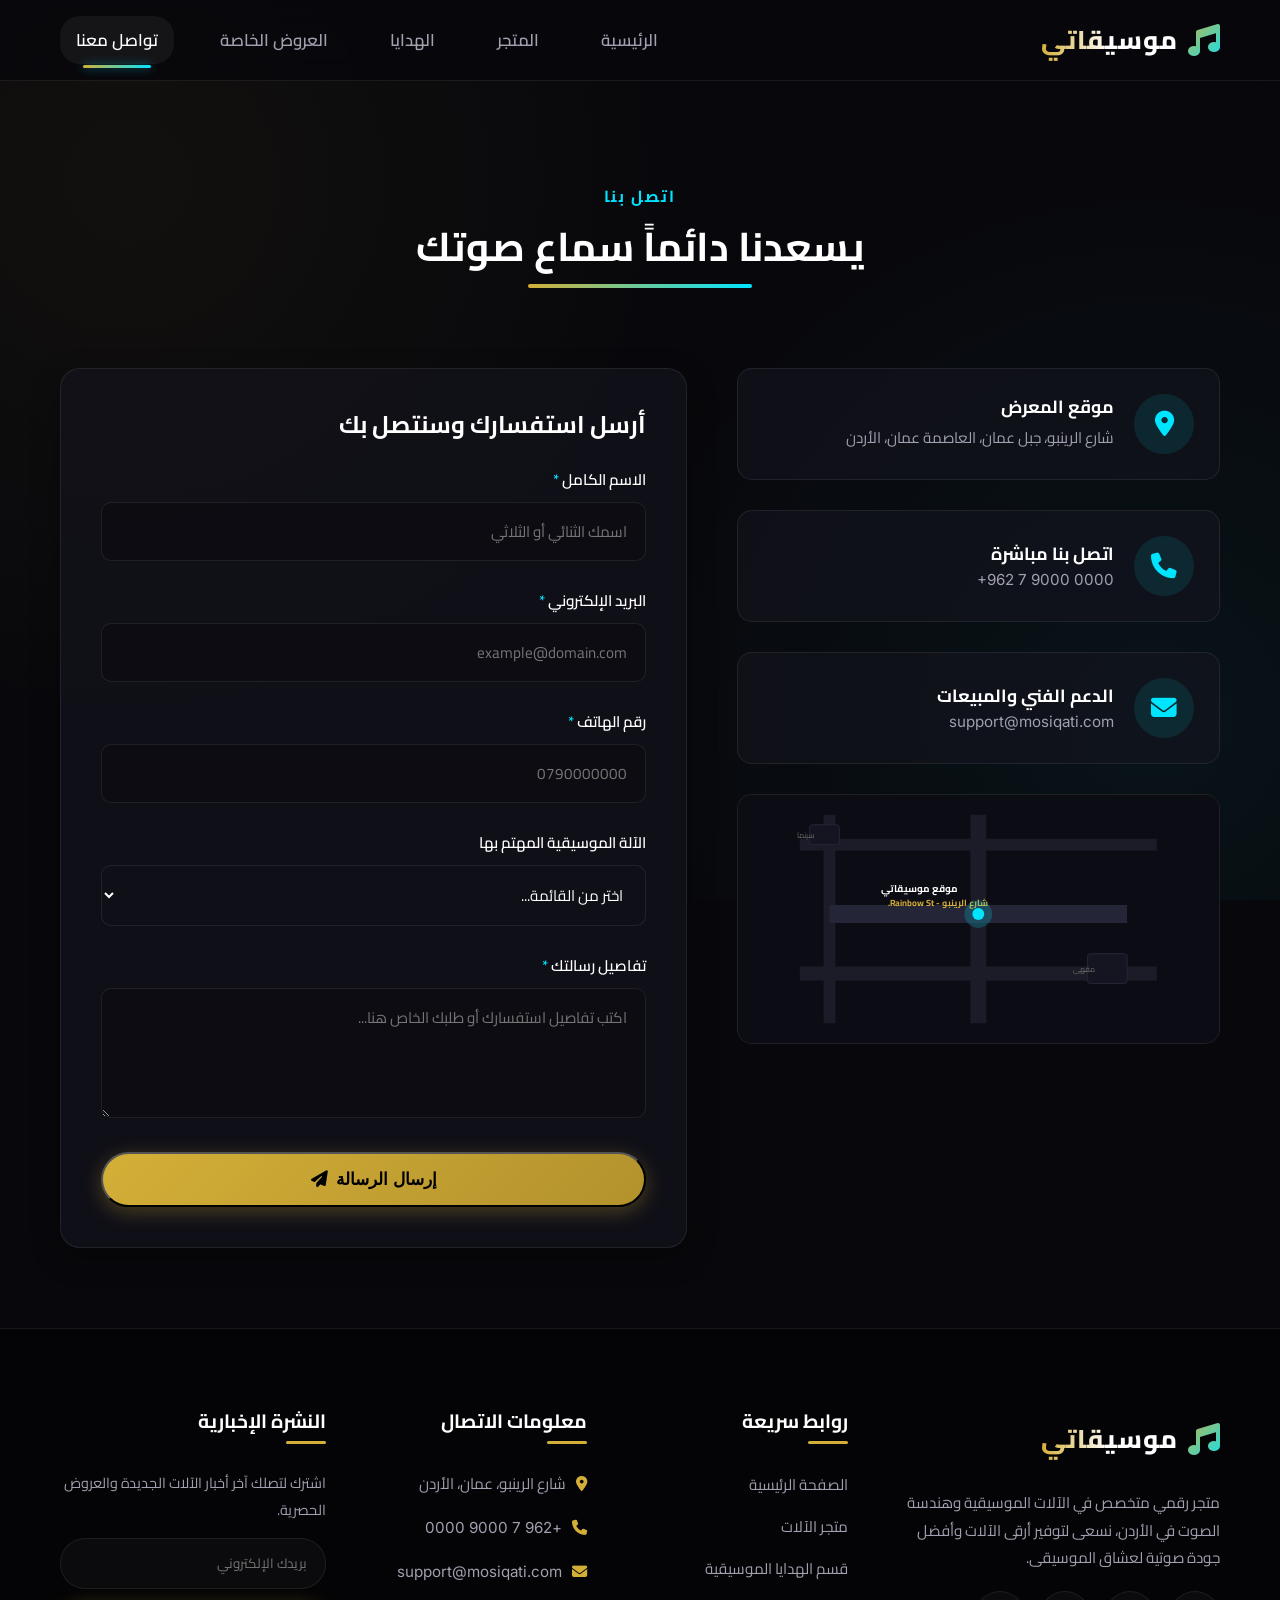
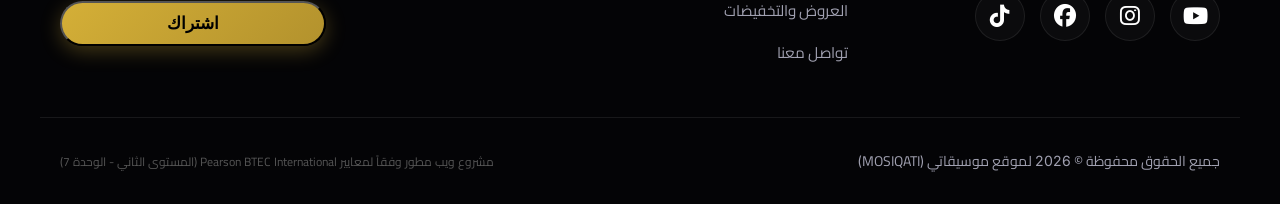
==== contact.html @ d796de94 "Add files via upload" ====
<!DOCTYPE html>
<html lang="ar" dir="rtl">
<head>
    <meta charset="UTF-8">
    <meta name="viewport" content="width=device-width, initial-scale=1.0">
    <meta name="description" content="تواصل مع فريق الدعم الفني والمستشارين الموسيقيين في متجر موسيقاتي. تفضل بزيارتنا في عمان أو أرسل استفسارك مباشرة.">
    <title>تواصل معنا | موسيقاتي - MOSIQATI</title>
    <!-- CSS Stylesheet -->
    <link rel="stylesheet" href="css/style.css">
    <!-- FontAwesome for Icons -->
    <link rel="stylesheet" href="https://cdnjs.cloudflare.com/ajax/libs/font-awesome/6.4.0/css/all.min.css">
</head>
<body>

    <!-- Header & Navigation -->
    <header>
        <div class="container header-container">
            <a href="index.html" class="logo" id="nav-logo">
                <span class="logo-icon"><i class="fa-solid fa-music"></i></span>
                <span class="logo-text">موسيقاتي</span>
            </a>
            
            <nav>
                <ul class="nav-menu" id="nav-menu-list">
                    <li><a href="index.html" class="nav-link" id="link-home">الرئيسية</a></li>
                    <li><a href="store.html" class="nav-link" id="link-store">المتجر</a></li>
                    <li><a href="gifts.html" class="nav-link" id="link-gifts">الهدايا</a></li>
                    <li><a href="offers.html" class="nav-link" id="link-offers">العروض الخاصة</a></li>
                    <li><a href="contact.html" class="nav-link active" id="link-contact">تواصل معنا</a></li>
                </ul>
            </nav>

            <div class="hamburger" id="nav-hamburger">
                <span></span>
                <span></span>
                <span></span>
            </div>
        </div>
    </header>

    <main>
        <!-- Contact Page Header -->
        <section class="section-padding" style="padding-bottom: 20px;" id="contact-intro">
            <div class="container">
                <div class="section-title-wrapper">
                    <span class="section-subtitle">اتصل بنا</span>
                    <h1 class="section-title" id="contact-heading">يسعدنا دائماً سماع صوتك</h1>
                </div>
            </div>
        </section>

        <!-- Main Form & Info Grid -->
        <section style="padding-bottom: 80px;" id="contact-details-form">
            <div class="container">
                <div class="contact-wrapper" id="contact-panel-wrapper">
                    
                    <!-- Left: Info Cards & Map -->
                    <div class="contact-info-panel" id="contact-left-col">
                        
                        <!-- Card 1: Address -->
                        <div class="contact-info-card" id="info-card-address">
                            <div class="info-icon"><i class="fa-solid fa-location-dot"></i></div>
                            <div class="info-details">
                                <h4>موقع المعرض</h4>
                                <p>شارع الرينبو، جبل عمان، العاصمة عمان، الأردن</p>
                            </div>
                        </div>

                        <!-- Card 2: Phone -->
                        <div class="contact-info-card" id="info-card-phone">
                            <div class="info-icon"><i class="fa-solid fa-phone"></i></div>
                            <div class="info-details">
                                <h4>اتصل بنا مباشرة</h4>
                                <p style="font-family: var(--font-english); direction: ltr; text-align: right;">+962 7 9000 0000</p>
                            </div>
                        </div>

                        <!-- Card 3: Email -->
                        <div class="contact-info-card" id="info-card-email">
                            <div class="info-icon"><i class="fa-solid fa-envelope"></i></div>
                            <div class="info-details">
                                <h4>الدعم الفني والمبيعات</h4>
                                <p style="font-family: var(--font-english);">support@mosiqati.com</p>
                            </div>
                        </div>

                        <!-- Vector Map Mockup -->
                        <div class="map-mockup" id="vector-map-container">
                            <svg width="100%" height="100%" viewBox="0 0 400 250" style="background:#0c0c14; display:block;">
                                <!-- Grid Lines representing roads -->
                                <path d="M 20 50 L 380 50" stroke="#1c1c28" stroke-width="12" fill="none" />
                                <path d="M 50 20 L 50 230" stroke="#1c1c28" stroke-width="12" fill="none" />
                                <path d="M 200 20 L 200 230" stroke="#1c1c28" stroke-width="16" fill="none" />
                                <path d="M 20 180 L 380 180" stroke="#1c1c28" stroke-width="14" fill="none" />
                                
                                <!-- Rainbow Street Route Highlight -->
                                <path d="M 50 120 L 350 120" stroke="#252538" stroke-width="18" fill="none" />
                                <text x="210" y="112" fill="#d4af37" font-family="'Cairo', sans-serif" font-size="9" font-weight="bold">شارع الرينبو - Rainbow St.</text>

                                <!-- Landmark Icons -->
                                <circle cx="200" cy="120" r="14" fill="rgba(0, 229, 255, 0.2)" />
                                <circle cx="200" cy="120" r="6" fill="#00e5ff" />
                                <text x="180" y="98" fill="#fff" font-family="'Cairo', sans-serif" font-size="10" font-weight="bold">موقع موسيقاتي</text>
                                
                                <rect x="30" y="30" width="30" height="20" rx="3" fill="#151522" stroke="#252538" />
                                <text x="35" y="43" fill="#666" font-size="8">سينما</text>
                                
                                <rect x="310" y="160" width="40" height="30" rx="3" fill="#151522" stroke="#252538" />
                                <text x="318" y="178" fill="#666" font-size="8">مقهى</text>
                            </svg>
                        </div>
                    </div>
                    
                    <!-- Right: Contact Form -->
                    <div class="contact-form-container" id="contact-right-col">
                        <h3 style="font-size: 1.5rem; margin-bottom: 25px;" id="form-heading">أرسل استفسارك وسنتصل بك</h3>
                        
                        <form id="contact-form">
                            <!-- Name -->
                            <div class="form-group" id="group-name">
                                <label for="name" class="form-label">الاسم الكامل <span style="color: var(--accent-cyan);">*</span></label>
                                <input type="text" id="name" class="form-control" placeholder="اسمك الثنائي أو الثلاثي">
                                <span class="validation-msg" id="err-name">الرجاء إدخال الاسم</span>
                            </div>

                            <!-- Email -->
                            <div class="form-group" id="group-email">
                                <label for="email" class="form-label">البريد الإلكتروني <span style="color: var(--accent-cyan);">*</span></label>
                                <input type="email" id="email" class="form-control" placeholder="example@domain.com" style="direction: ltr; text-align: right;">
                                <span class="validation-msg" id="err-email">الرجاء إدخال بريد إلكتروني صحيح</span>
                            </div>

                            <!-- Phone -->
                            <div class="form-group" id="group-phone">
                                <label for="phone" class="form-label">رقم الهاتف <span style="color: var(--accent-cyan);">*</span></label>
                                <input type="tel" id="phone" class="form-control" placeholder="0790000000" style="direction: ltr; text-align: right;">
                                <span class="validation-msg" id="err-phone">الرجاء إدخال رقم هاتف أردني صحيح</span>
                            </div>

                            <!-- Preferred Instrument Dropdown -->
                            <div class="form-group" id="group-interest">
                                <label for="interest" class="form-label">الآلة الموسيقية المهتم بها</label>
                                <select id="interest" class="form-control" style="background:#0f0f18;">
                                    <option value="none">اختر من القائمة...</option>
                                    <option value="oud">العود الشرقي</option>
                                    <option value="guitar">الجيتار الكهربائي / الكلاسيكي</option>
                                    <option value="piano">البيانو الكلاسيكي</option>
                                    <option value="darbuka">الدربكة الإيقاعية</option>
                                    <option value="studio">معدات الاستوديو والتسجيل</option>
                                </select>
                            </div>

                            <!-- Message Body -->
                            <div class="form-group" id="group-message">
                                <label for="message" class="form-label">تفاصيل رسالتك <span style="color: var(--accent-cyan);">*</span></label>
                                <textarea id="message" class="form-control" placeholder="اكتب تفاصيل استفسارك أو طلبك الخاص هنا..."></textarea>
                                <span class="validation-msg" id="err-message">الرجاء كتابة رسالتك بوضوح</span>
                            </div>

                            <!-- Submit Button -->
                            <button type="submit" class="btn btn-primary" style="width:100%; padding:15px;" id="btn-submit-form">إرسال الرسالة <i class="fa-solid fa-paper-plane" style="margin-right:8px;"></i></button>
                        </form>
                    </div>

                </div>
            </div>
        </section>
    </main>

    <!-- Custom POPUP Modal Overlay Confirmation (BTEC interactive feedback) -->
    <div class="modal-overlay" id="success-modal">
        <div class="modal-box">
            <div class="modal-icon"><i class="fa-solid fa-circle-check"></i></div>
            <h2 class="modal-title" id="modal-success-title">تم الإرسال بنجاح!</h2>
            <p class="modal-message" id="modal-success-desc">
                شكراً لتواصلك مع متجر **موسيقاتي**. لقد تم استلام استفسارك بنجاح، وسيقوم أحد خبرائنا الموسيقيين بمراجعة طلبك والتواصل معك خلال 24 ساعة عمل.
            </p>
            <button class="btn btn-primary" style="padding:10px 30px;" id="close-modal">حسناً، فهمت</button>
        </div>
    </div>

    <!-- Footer -->
    <footer>
        <div class="container footer-grid">
            <div class="footer-col" id="footer-col-about">
                <div class="logo">
                    <span class="logo-icon"><i class="fa-solid fa-music"></i></span>
                    <span class="logo-text">موسيقاتي</span>
                </div>
                <p class="footer-logo-desc">متجر رقمي متخصص في الآلات الموسيقية وهندسة الصوت في الأردن، نسعى لتوفير أرقى الآلات وأفضل جودة صوتية لعشاق الموسيقى.</p>
                <div class="social-grid">
                    <a href="https://youtube.com" target="_blank" class="social-btn youtube" aria-label="YouTube" id="footer-social-yt"><i class="fa-brands fa-youtube"></i></a>
                    <a href="https://instagram.com" target="_blank" class="social-btn instagram" aria-label="Instagram" id="footer-social-ig"><i class="fa-brands fa-instagram"></i></a>
                    <a href="https://facebook.com" target="_blank" class="social-btn facebook" aria-label="Facebook" id="footer-social-fb"><i class="fa-brands fa-facebook"></i></a>
                    <a href="https://tiktok.com" target="_blank" class="social-btn tiktok" aria-label="TikTok" id="footer-social-tt"><i class="fa-brands fa-tiktok"></i></a>
                </div>
            </div>
            
            <div class="footer-col" id="footer-col-links">
                <h3>روابط سريعة</h3>
                <ul class="footer-links">
                    <li><a href="index.html" id="footer-link-home">الصفحة الرئيسية</a></li>
                    <li><a href="store.html" id="footer-link-store">متجر الآلات</a></li>
                    <li><a href="gifts.html" id="footer-link-gifts">قسم الهدايا الموسيقية</a></li>
                    <li><a href="offers.html" id="footer-link-offers">العروض والتخفيضات</a></li>
                    <li><a href="contact.html" id="footer-link-contact">تواصل معنا</a></li>
                </ul>
            </div>

            <div class="footer-col" id="footer-col-contact">
                <h3>معلومات الاتصال</h3>
                <div class="footer-contact-info">
                    <div class="footer-contact-item" id="footer-contact-addr">
                        <span class="icon"><i class="fa-solid fa-location-dot"></i></span>
                        <span>شارع الرينبو، عمان، الأردن</span>
                    </div>
                    <div class="footer-contact-item" id="footer-contact-ph">
                        <span class="icon"><i class="fa-solid fa-phone"></i></span>
                        <span style="font-family: var(--font-english);">+962 7 9000 0000</span>
                    </div>
                    <div class="footer-contact-item" id="footer-contact-em">
                        <span class="icon"><i class="fa-solid fa-envelope"></i></span>
                        <span style="font-family: var(--font-english);">support@mosiqati.com</span>
                    </div>
                </div>
            </div>

            <div class="footer-col" id="footer-col-news">
                <h3>النشرة الإخبارية</h3>
                <p style="color: var(--text-gray); font-size: 0.9rem; margin-bottom: 15px;">اشترك لتصلك آخر أخبار الآلات الجديدة والعروض الحصرية.</p>
                <form class="newsletter-form" id="newsletter-form-action">
                    <input type="email" placeholder="بريدك الإلكتروني" class="newsletter-input" required id="newsletter-email-input">
                    <button type="submit" class="btn btn-primary" style="padding: 10px;" id="newsletter-btn-submit">اشتراك</button>
                </form>
            </div>
        </div>

        <div class="container footer-bottom">
            <p id="copyright-text">جميع الحقوق محفوظة © <span style="font-family: var(--font-english);">2026</span> لموقع موسيقاتي (MOSIQATI)</p>
            <p style="font-size: 0.75rem; color: #555;" id="btec-disclaimer">مشروع ويب مطور وفقاً لمعايير Pearson BTEC International (المستوى الثاني - الوحدة 7)</p>
        </div>
    </footer>

    <!-- App JS -->
    <script src="js/app.js"></script>
</body>
</html>
---- css/style.css ----
/* 
   MOSIQATI (موسيقاتي) - Master Stylesheet
   Created for Pearson BTEC Level 2 - Unit 7: Website Development
   Designed with premium dark theme, glassmorphism, gold/cyan accents, and smooth animations.
*/

@import url('https://fonts.googleapis.com/css2?family=Cairo:wght@300;400;600;700;800&family=Inter:wght@300;400;600;700&display=swap');

:root {
    --bg-dark: #08080c;
    --bg-card: rgba(20, 20, 30, 0.65);
    --bg-card-hover: rgba(30, 30, 45, 0.85);
    --primary-gold: #d4af37;
    --primary-gold-rgb: 212, 175, 55;
    --accent-cyan: #00e5ff;
    --accent-cyan-rgb: 0, 229, 255;
    --text-white: #ffffff;
    --text-gray: #a0a0b0;
    --border-color: rgba(255, 255, 255, 0.08);
    --border-glow-gold: rgba(212, 175, 55, 0.3);
    --border-glow-cyan: rgba(0, 229, 255, 0.3);
    --transition-smooth: all 0.4s cubic-bezier(0.165, 0.84, 0.44, 1);
    --font-arabic: 'Cairo', sans-serif;
    --font-english: 'Inter', sans-serif;
}

/* Base Styles */
* {
    margin: 0;
    padding: 0;
    box-sizing: border-box;
    scroll-behavior: smooth;
}

html {
    direction: rtl;
    font-family: var(--font-arabic);
    background-color: var(--bg-dark);
    color: var(--text-white);
    overflow-x: hidden;
}

body {
    min-height: 100vh;
    display: flex;
    flex-direction: column;
    background-image: 
        radial-gradient(circle at 10% 20%, rgba(212, 175, 55, 0.05) 0%, transparent 40%),
        radial-gradient(circle at 90% 80%, rgba(0, 229, 255, 0.05) 0%, transparent 40%);
    background-attachment: fixed;
}

/* Custom Scrollbar */
::-webkit-scrollbar {
    width: 10px;
}
::-webkit-scrollbar-track {
    background: var(--bg-dark);
}
::-webkit-scrollbar-thumb {
    background: #1f1f2e;
    border-radius: 5px;
    border: 2px solid var(--bg-dark);
}
::-webkit-scrollbar-thumb:hover {
    background: var(--primary-gold);
}

/* Container */
.container {
    width: 100%;
    max-width: 1200px;
    margin: 0 auto;
    padding: 0 20px;
}

/* Typography & Links */
h1, h2, h3, h4, h5, h6 {
    font-weight: 700;
    color: var(--text-white);
    line-height: 1.3;
}

a {
    color: inherit;
    text-decoration: none;
    transition: var(--transition-smooth);
}

/* Header & Navigation */
header {
    position: sticky;
    top: 0;
    z-index: 1000;
    background: rgba(8, 8, 12, 0.85);
    backdrop-filter: blur(12px);
    -webkit-backdrop-filter: blur(12px);
    border-bottom: 1px solid var(--border-color);
    transition: var(--transition-smooth);
}

.header-container {
    display: flex;
    justify-content: space-between;
    align-items: center;
    height: 80px;
}

.logo {
    display: flex;
    align-items: center;
    gap: 10px;
}

.logo-icon {
    font-size: 2rem;
    background: linear-gradient(135deg, var(--primary-gold), var(--accent-cyan));
    -webkit-background-clip: text;
    -webkit-text-fill-color: transparent;
    animation: rotatePulse 4s infinite ease-in-out;
}

.logo-text {
    font-size: 1.6rem;
    font-weight: 800;
    letter-spacing: 1px;
    background: linear-gradient(to left, var(--text-white) 50%, var(--primary-gold) 100%);
    -webkit-background-clip: text;
    -webkit-text-fill-color: transparent;
}

.nav-menu {
    display: flex;
    gap: 30px;
    list-style: none;
}

.nav-link {
    font-size: 1.05rem;
    font-weight: 600;
    padding: 8px 16px;
    border-radius: 20px;
    position: relative;
    color: var(--text-gray);
}

.nav-link:hover, .nav-link.active {
    color: var(--text-white);
    background: rgba(255, 255, 255, 0.05);
}

.nav-link.active::after {
    content: '';
    position: absolute;
    bottom: -4px;
    left: 20%;
    width: 60%;
    height: 3px;
    background: linear-gradient(to right, var(--primary-gold), var(--accent-cyan));
    border-radius: 2px;
    box-shadow: 0 0 10px rgba(0, 229, 255, 0.5);
}

/* Mobile Burger Menu */
.hamburger {
    display: none;
    cursor: pointer;
    flex-direction: column;
    gap: 6px;
    z-index: 1100;
}

.hamburger span {
    display: block;
    width: 28px;
    height: 3px;
    background-color: var(--text-white);
    border-radius: 3px;
    transition: var(--transition-smooth);
}

/* Hero Section */
.hero {
    position: relative;
    padding: 100px 0 140px 0;
    overflow: hidden;
    display: flex;
    align-items: center;
    background: linear-gradient(rgba(8, 8, 12, 0.6), rgba(8, 8, 12, 0.95)), 
                url('../images/hero_bg.png') no-repeat center center/cover;
    min-height: 80vh;
}

.hero-content {
    max-width: 650px;
    z-index: 2;
    animation: fadeInUp 1s ease-out;
}

.hero-tagline {
    font-size: 1.1rem;
    color: var(--primary-gold);
    text-transform: uppercase;
    letter-spacing: 2px;
    font-weight: 700;
    margin-bottom: 15px;
    display: inline-block;
    border-bottom: 2px solid var(--accent-cyan);
    padding-bottom: 5px;
}

.hero-title {
    font-size: 3.5rem;
    font-weight: 800;
    margin-bottom: 20px;
    line-height: 1.2;
}

.hero-title span {
    background: linear-gradient(135deg, var(--primary-gold), var(--accent-cyan));
    -webkit-background-clip: text;
    -webkit-text-fill-color: transparent;
    text-shadow: 0 0 30px rgba(0, 229, 255, 0.15);
}

.hero-description {
    font-size: 1.2rem;
    color: var(--text-gray);
    margin-bottom: 35px;
    line-height: 1.8;
}

.btn-group {
    display: flex;
    gap: 20px;
}

.btn {
    display: inline-flex;
    align-items: center;
    justify-content: center;
    padding: 14px 32px;
    border-radius: 30px;
    font-weight: 700;
    font-size: 1.05rem;
    cursor: pointer;
    transition: var(--transition-smooth);
    position: relative;
    overflow: hidden;
}

.btn-primary {
    background: linear-gradient(135deg, var(--primary-gold), #b3922d);
    color: #000;
    box-shadow: 0 5px 20px rgba(212, 175, 55, 0.3);
}

.btn-primary:hover {
    transform: translateY(-3px);
    box-shadow: 0 8px 25px rgba(212, 175, 55, 0.5);
    background: linear-gradient(135deg, #f0ca4c, var(--primary-gold));
}

.btn-secondary {
    background: transparent;
    border: 2px solid var(--border-color);
    color: var(--text-white);
}

.btn-secondary:hover {
    border-color: var(--accent-cyan);
    box-shadow: 0 0 15px rgba(0, 229, 255, 0.2);
    transform: translateY(-3px);
    color: var(--accent-cyan);
}

/* Feature Cards Section */
.section-padding {
    padding: 100px 0;
}

.section-title-wrapper {
    text-align: center;
    margin-bottom: 60px;
}

.section-subtitle {
    color: var(--accent-cyan);
    font-size: 1rem;
    font-weight: 700;
    text-transform: uppercase;
    letter-spacing: 2px;
    margin-bottom: 10px;
    display: block;
}

.section-title {
    font-size: 2.5rem;
    position: relative;
    display: inline-block;
    padding-bottom: 15px;
}

.section-title::after {
    content: '';
    position: absolute;
    bottom: 0;
    left: 25%;
    width: 50%;
    height: 4px;
    background: linear-gradient(to right, var(--primary-gold), var(--accent-cyan));
    border-radius: 2px;
}

.grid-3 {
    display: grid;
    grid-template-columns: repeat(auto-fit, minmax(320px, 1fr));
    gap: 30px;
}

.card {
    background: var(--bg-card);
    border: 1px solid var(--border-color);
    border-radius: 20px;
    padding: 40px 30px;
    transition: var(--transition-smooth);
    position: relative;
    overflow: hidden;
    backdrop-filter: blur(10px);
}

.card::before {
    content: '';
    position: absolute;
    top: 0;
    left: 0;
    width: 100%;
    height: 100%;
    background: radial-gradient(circle at top right, rgba(0, 229, 255, 0.05), transparent 60%);
    opacity: 0;
    transition: var(--transition-smooth);
}

.card:hover {
    transform: translateY(-10px);
    border-color: var(--primary-gold);
    box-shadow: 0 10px 30px var(--border-glow-gold);
}

.card:hover::before {
    opacity: 1;
}

.card-icon {
    font-size: 3rem;
    color: var(--primary-gold);
    margin-bottom: 25px;
    display: inline-block;
}

.card-title {
    font-size: 1.4rem;
    margin-bottom: 15px;
}

.card-desc {
    color: var(--text-gray);
    line-height: 1.7;
    font-size: 0.98rem;
}

/* Category Grid on Home */
.category-card {
    position: relative;
    height: 280px;
    border-radius: 20px;
    overflow: hidden;
    border: 1px solid var(--border-color);
    display: flex;
    align-items: flex-end;
    padding: 30px;
    transition: var(--transition-smooth);
}

.category-bg {
    position: absolute;
    top: 0;
    left: 0;
    width: 100%;
    height: 100%;
    background-size: cover;
    background-position: center;
    transition: var(--transition-smooth);
    z-index: 1;
}

.category-card::after {
    content: '';
    position: absolute;
    top: 0;
    left: 0;
    width: 100%;
    height: 100%;
    background: linear-gradient(to top, rgba(8, 8, 12, 0.95) 20%, rgba(8, 8, 12, 0.2) 100%);
    z-index: 2;
    transition: var(--transition-smooth);
}

.category-content {
    position: relative;
    z-index: 3;
}

.category-title {
    font-size: 1.6rem;
    margin-bottom: 5px;
    transition: var(--transition-smooth);
}

.category-link {
    color: var(--accent-cyan);
    font-size: 0.9rem;
    font-weight: 600;
    display: flex;
    align-items: center;
    gap: 5px;
    opacity: 0;
    transform: translateY(10px);
    transition: var(--transition-smooth);
}

.category-card:hover {
    border-color: var(--accent-cyan);
    box-shadow: 0 10px 25px var(--border-glow-cyan);
}

.category-card:hover .category-bg {
    transform: scale(1.1);
}

.category-card:hover .category-link {
    opacity: 1;
    transform: translateY(0);
}

.category-card:hover .category-title {
    color: var(--accent-cyan);
}

/* Store Page specific - Filters & Products */
.store-controls {
    display: flex;
    justify-content: center;
    margin-bottom: 50px;
    gap: 15px;
    flex-wrap: wrap;
}

.filter-btn {
    background: rgba(255, 255, 255, 0.03);
    border: 1px solid var(--border-color);
    padding: 10px 24px;
    border-radius: 25px;
    color: var(--text-gray);
    font-family: var(--font-arabic);
    font-weight: 600;
    font-size: 0.95rem;
    cursor: pointer;
    transition: var(--transition-smooth);
}

.filter-btn:hover, .filter-btn.active {
    background: var(--accent-cyan);
    color: #000;
    border-color: var(--accent-cyan);
    box-shadow: 0 0 15px rgba(0, 229, 255, 0.4);
}

.product-grid {
    display: grid;
    grid-template-columns: repeat(auto-fill, minmax(300px, 1fr));
    gap: 30px;
}

.product-card {
    background: var(--bg-card);
    border: 1px solid var(--border-color);
    border-radius: 20px;
    overflow: hidden;
    transition: var(--transition-smooth);
    display: flex;
    flex-direction: column;
}

.product-img-wrapper {
    position: relative;
    height: 250px;
    overflow: hidden;
    background: #0d0d15;
}

.product-img {
    width: 100%;
    height: 100%;
    object-fit: cover;
    transition: var(--transition-smooth);
}

.product-card:hover .product-img {
    transform: scale(1.08);
}

.product-tag {
    position: absolute;
    top: 15px;
    right: 15px;
    background: rgba(0, 229, 255, 0.9);
    color: #000;
    font-weight: 700;
    padding: 4px 12px;
    border-radius: 12px;
    font-size: 0.8rem;
    backdrop-filter: blur(5px);
}

.product-info {
    padding: 25px;
    display: flex;
    flex-direction: column;
    flex-grow: 1;
}

.product-category {
    color: var(--primary-gold);
    font-size: 0.85rem;
    font-weight: 700;
    margin-bottom: 8px;
    text-transform: uppercase;
}

.product-title {
    font-size: 1.3rem;
    margin-bottom: 12px;
    height: 38px;
    overflow: hidden;
    text-overflow: ellipsis;
    display: -webkit-box;
    -webkit-line-clamp: 1;
    -webkit-box-orient: vertical;
}

.product-desc {
    color: var(--text-gray);
    font-size: 0.9rem;
    line-height: 1.6;
    margin-bottom: 20px;
    flex-grow: 1;
}

.product-footer {
    display: flex;
    justify-content: space-between;
    align-items: center;
    border-top: 1px solid var(--border-color);
    padding-top: 15px;
}

.product-price {
    font-family: var(--font-english);
    font-size: 1.3rem;
    font-weight: 700;
    color: var(--accent-cyan);
}

.product-price::after {
    content: ' د.أ';
    font-family: var(--font-arabic);
    font-size: 0.9rem;
}

.btn-cart {
    background: rgba(255, 255, 255, 0.05);
    border: 1px solid var(--border-color);
    width: 45px;
    height: 45px;
    border-radius: 50%;
    display: flex;
    align-items: center;
    justify-content: center;
    color: var(--text-white);
    cursor: pointer;
    transition: var(--transition-smooth);
}

.btn-cart:hover {
    background: var(--primary-gold);
    color: #000;
    border-color: var(--primary-gold);
    box-shadow: 0 0 12px rgba(212, 175, 55, 0.5);
    transform: scale(1.05);
}

.product-card:hover {
    border-color: var(--accent-cyan);
    box-shadow: 0 10px 25px var(--border-glow-cyan);
    transform: translateY(-5px);
}

/* Promotional Animation Section */
.animation-section {
    background: linear-gradient(rgba(8, 8, 12, 0.95), rgba(15, 15, 25, 0.9)), 
                radial-gradient(circle at center, rgba(0, 229, 255, 0.1), transparent 70%);
    padding: 80px 0;
    border-top: 1px solid var(--border-color);
    border-bottom: 1px solid var(--border-color);
    position: relative;
    overflow: hidden;
}

.animation-container {
    display: flex;
    align-items: center;
    justify-content: space-between;
    gap: 50px;
}

.animation-text {
    flex: 1;
}

.animation-visual {
    flex: 1;
    display: flex;
    justify-content: center;
    align-items: center;
    height: 300px;
    background: rgba(0, 0, 0, 0.4);
    border: 1px solid rgba(255, 255, 255, 0.05);
    border-radius: 20px;
    position: relative;
    overflow: hidden;
}

/* Visualizer Bars */
.visualizer-bars {
    display: flex;
    align-items: flex-end;
    gap: 6px;
    height: 180px;
    z-index: 2;
}

.visualizer-bar {
    width: 10px;
    background: linear-gradient(to top, var(--primary-gold), var(--accent-cyan));
    border-radius: 5px;
    animation: bounceBar 1.2s infinite ease-in-out alternate;
    box-shadow: 0 0 10px rgba(0, 229, 255, 0.3);
}

/* Bar-specific animation delays to look natural */
.visualizer-bar:nth-child(1) { height: 40%; animation-delay: 0.1s; }
.visualizer-bar:nth-child(2) { height: 80%; animation-delay: 0.4s; }
.visualizer-bar:nth-child(3) { height: 55%; animation-delay: 0.2s; }
.visualizer-bar:nth-child(4) { height: 95%; animation-delay: 0.6s; }
.visualizer-bar:nth-child(5) { height: 30%; animation-delay: 0.3s; }
.visualizer-bar:nth-child(6) { height: 75%; animation-delay: 0.5s; }
.visualizer-bar:nth-child(7) { height: 90%; animation-delay: 0.1s; }
.visualizer-bar:nth-child(8) { height: 50%; animation-delay: 0.7s; }
.visualizer-bar:nth-child(9) { height: 85%; animation-delay: 0.4s; }
.visualizer-bar:nth-child(10) { height: 35%; animation-delay: 0.2s; }

/* Floating Musical Notes Animation */
.floating-note {
    position: absolute;
    color: rgba(212, 175, 55, 0.3);
    font-size: 2.2rem;
    animation: floatNote 5s infinite linear;
    z-index: 1;
}

.floating-note:nth-child(11) { left: 10%; animation-delay: 0s; font-size: 1.5rem; }
.floating-note:nth-child(12) { left: 30%; animation-delay: 1.5s; font-size: 2rem; }
.floating-note:nth-child(13) { left: 70%; animation-delay: 3s; font-size: 1.8rem; }
.floating-note:nth-child(14) { left: 85%; animation-delay: 0.5s; font-size: 2.5rem; }

/* Gifts Page specific styles */
.gift-card-voucher {
    background: linear-gradient(135deg, #181922, #0d0e14);
    border: 2px solid var(--border-color);
    border-radius: 25px;
    padding: 30px;
    text-align: center;
    position: relative;
    overflow: hidden;
    transition: var(--transition-smooth);
}

.gift-card-voucher::after {
    content: '';
    position: absolute;
    top: -50%;
    left: -50%;
    width: 200%;
    height: 200%;
    background: linear-gradient(45deg, transparent, rgba(255, 255, 255, 0.05), transparent);
    transform: rotate(45deg);
    transition: 0.8s;
}

.gift-card-voucher:hover::after {
    left: 120%;
}

.gift-card-voucher:hover {
    transform: translateY(-8px);
    border-color: var(--primary-gold);
    box-shadow: 0 15px 35px var(--border-glow-gold);
}

.gift-card-img {
    width: 100%;
    max-height: 180px;
    object-fit: contain;
    margin-bottom: 20px;
    border-radius: 15px;
}

.gift-value {
    font-size: 2.2rem;
    color: var(--primary-gold);
    font-weight: 800;
    margin: 15px 0;
    font-family: var(--font-english);
}

.gift-value::after {
    content: ' د.أ';
    font-family: var(--font-arabic);
    font-size: 1.2rem;
}

/* Gift Wizard widget */
.wizard-box {
    background: var(--bg-card);
    border: 1px solid var(--border-color);
    border-radius: 20px;
    padding: 40px;
    max-width: 600px;
    margin: 0 auto;
    box-shadow: 0 10px 30px rgba(0,0,0,0.3);
}

.wizard-steps {
    display: flex;
    justify-content: space-between;
    margin-bottom: 30px;
    position: relative;
}

.wizard-steps::before {
    content: '';
    position: absolute;
    top: 50%;
    left: 0;
    width: 100%;
    height: 2px;
    background: rgba(255,255,255,0.1);
    z-index: 1;
}

.step-node {
    width: 35px;
    height: 35px;
    border-radius: 50%;
    background: #1a1a26;
    border: 2px solid var(--border-color);
    display: flex;
    align-items: center;
    justify-content: center;
    z-index: 2;
    font-weight: 700;
    font-size: 0.9rem;
    transition: var(--transition-smooth);
}

.step-node.active {
    background: var(--accent-cyan);
    border-color: var(--accent-cyan);
    color: #000;
    box-shadow: 0 0 15px rgba(0, 229, 255, 0.5);
}

.wizard-question {
    font-size: 1.3rem;
    margin-bottom: 25px;
    font-weight: 700;
}

.wizard-options {
    display: flex;
    flex-direction: column;
    gap: 15px;
}

.wizard-option {
    background: rgba(255,255,255,0.03);
    border: 1px solid var(--border-color);
    padding: 16px 24px;
    border-radius: 12px;
    cursor: pointer;
    font-weight: 600;
    transition: var(--transition-smooth);
    display: flex;
    align-items: center;
    justify-content: space-between;
}

.wizard-option:hover {
    background: rgba(255, 255, 255, 0.08);
    border-color: var(--accent-cyan);
    padding-right: 30px;
}

.wizard-option::after {
    content: '←';
    opacity: 0;
    transition: var(--transition-smooth);
}

.wizard-option:hover::after {
    opacity: 1;
}

/* Offers Page specific styles */
.countdown-container {
    background: linear-gradient(135deg, rgba(20,20,30,0.8), rgba(10,10,15,0.9));
    border: 1px solid var(--primary-gold);
    border-radius: 20px;
    padding: 30px;
    text-align: center;
    max-width: 700px;
    margin: 0 auto 60px auto;
    box-shadow: 0 0 30px rgba(212, 175, 55, 0.15);
}

.countdown-timer {
    display: flex;
    justify-content: center;
    gap: 25px;
    margin-top: 20px;
    direction: ltr; /* Keeps columns in natural order left-to-right */
}

.timer-segment {
    background: rgba(255, 255, 255, 0.03);
    border: 1px solid var(--border-color);
    padding: 20px;
    border-radius: 15px;
    min-width: 100px;
}

.timer-val {
    font-family: var(--font-english);
    font-size: 2.8rem;
    font-weight: 800;
    color: var(--primary-gold);
    display: block;
    line-height: 1;
    margin-bottom: 5px;
}

.timer-lbl {
    font-size: 0.85rem;
    color: var(--text-gray);
    font-family: var(--font-arabic);
}

/* Interactive Scratch Card */
.scratch-card {
    background: #1a1a26;
    border: 2px dashed var(--accent-cyan);
    border-radius: 20px;
    padding: 40px;
    text-align: center;
    max-width: 450px;
    margin: 40px auto 0 auto;
    position: relative;
    cursor: pointer;
    overflow: hidden;
    transition: var(--transition-smooth);
}

.scratch-card:hover {
    box-shadow: 0 0 20px var(--border-glow-cyan);
}

.scratch-overlay {
    position: absolute;
    top: 0;
    left: 0;
    width: 100%;
    height: 100%;
    background: linear-gradient(135deg, #333, #777);
    display: flex;
    align-items: center;
    justify-content: center;
    z-index: 10;
    transition: opacity 0.5s ease;
}

.scratch-overlay-text {
    font-size: 1.4rem;
    font-weight: 800;
    color: #fff;
    text-shadow: 0 2px 5px rgba(0,0,0,0.5);
}

.scratch-content {
    opacity: 0.1;
    transition: opacity 0.5s ease;
}

.scratch-card.revealed .scratch-overlay {
    opacity: 0;
    pointer-events: none;
}

.scratch-card.revealed .scratch-content {
    opacity: 1;
}

.promo-code-box {
    font-family: var(--font-english);
    font-size: 2rem;
    font-weight: 800;
    color: var(--accent-cyan);
    border: 2px solid var(--accent-cyan);
    padding: 10px 20px;
    letter-spacing: 4px;
    border-radius: 10px;
    display: inline-block;
    margin: 15px 0;
    background: rgba(0,229,255,0.05);
}

/* Contact Page specific styles */
.contact-wrapper {
    display: grid;
    grid-template-columns: 1fr 1.3fr;
    gap: 50px;
}

.contact-info-panel {
    display: flex;
    flex-direction: column;
    gap: 30px;
}

.contact-info-card {
    display: flex;
    align-items: center;
    gap: 20px;
    background: var(--bg-card);
    border: 1px solid var(--border-color);
    padding: 25px;
    border-radius: 15px;
    transition: var(--transition-smooth);
}

.contact-info-card:hover {
    border-color: var(--accent-cyan);
    box-shadow: 0 5px 15px var(--border-glow-cyan);
}

.info-icon {
    width: 60px;
    height: 60px;
    background: rgba(0, 229, 255, 0.1);
    border-radius: 50%;
    display: flex;
    align-items: center;
    justify-content: center;
    font-size: 1.6rem;
    color: var(--accent-cyan);
    flex-shrink: 0;
}

.info-details h4 {
    font-size: 1.1rem;
    margin-bottom: 5px;
}

.info-details p {
    color: var(--text-gray);
    font-size: 0.95rem;
}

/* Map Mockup SVG stylings */
.map-mockup {
    width: 100%;
    height: 250px;
    background: #0d0d15;
    border: 1px solid var(--border-color);
    border-radius: 15px;
    position: relative;
    overflow: hidden;
}

/* Interactive Form styling */
.contact-form-container {
    background: var(--bg-card);
    border: 1px solid var(--border-color);
    padding: 40px;
    border-radius: 20px;
    box-shadow: 0 10px 30px rgba(0,0,0,0.3);
}

.form-group {
    margin-bottom: 25px;
    position: relative;
}

.form-label {
    display: block;
    margin-bottom: 8px;
    font-size: 0.95rem;
    font-weight: 600;
    color: var(--text-white);
}

.form-control {
    width: 100%;
    background: rgba(0,0,0,0.2);
    border: 1px solid var(--border-color);
    border-radius: 10px;
    padding: 14px 18px;
    color: var(--text-white);
    font-family: var(--font-arabic);
    font-size: 0.95rem;
    transition: var(--transition-smooth);
}

.form-control:focus {
    outline: none;
    border-color: var(--accent-cyan);
    box-shadow: 0 0 10px rgba(0, 229, 255, 0.2);
}

textarea.form-control {
    min-height: 130px;
    resize: vertical;
}

.validation-msg {
    font-size: 0.8rem;
    color: #ff4a4a;
    position: absolute;
    bottom: -18px;
    right: 5px;
    display: none;
}

/* Social Icon styling */
.social-grid {
    display: flex;
    gap: 15px;
    margin-top: 15px;
}

.social-btn {
    width: 50px;
    height: 50px;
    border-radius: 50%;
    background: rgba(255, 255, 255, 0.03);
    border: 1px solid var(--border-color);
    display: flex;
    align-items: center;
    justify-content: center;
    font-size: 1.4rem;
    color: var(--text-white);
    transition: var(--transition-smooth);
}

.social-btn:hover {
    color: #000;
    transform: translateY(-5px);
}

.social-btn.youtube:hover { background: #ff0000; border-color: #ff0000; box-shadow: 0 0 15px rgba(255,0,0,0.5); }
.social-btn.instagram:hover { background: linear-gradient(45deg, #f09433 0%, #e6683c 25%, #dc2743 50%, #cc2366 75%, #bc1888 100%); border-color: transparent; box-shadow: 0 0 15px rgba(220,39,67,0.5); }
.social-btn.facebook:hover { background: #1877f2; border-color: #1877f2; box-shadow: 0 0 15px rgba(24,119,242,0.5); }
.social-btn.tiktok:hover { background: #010101; border-color: var(--accent-cyan); box-shadow: 0 0 15px rgba(0, 229, 255, 0.5); color: #fff; }

/* Modal Custom POPUP Confirmation */
.modal-overlay {
    position: fixed;
    top: 0;
    left: 0;
    width: 100%;
    height: 100%;
    background: rgba(0,0,0,0.8);
    backdrop-filter: blur(8px);
    z-index: 2000;
    display: flex;
    align-items: center;
    justify-content: center;
    opacity: 0;
    pointer-events: none;
    transition: opacity 0.4s ease;
}

.modal-overlay.active {
    opacity: 1;
    pointer-events: auto;
}

.modal-box {
    background: #11111a;
    border: 2px solid var(--primary-gold);
    border-radius: 20px;
    padding: 40px;
    max-width: 500px;
    width: 90%;
    text-align: center;
    box-shadow: 0 15px 40px rgba(212, 175, 55, 0.25);
    transform: scale(0.85);
    transition: transform 0.4s cubic-bezier(0.175, 0.885, 0.32, 1.275);
}

.modal-overlay.active .modal-box {
    transform: scale(1);
}

.modal-icon {
    font-size: 4rem;
    color: var(--primary-gold);
    margin-bottom: 20px;
    animation: rotatePulse 2s infinite ease-in-out;
}

.modal-title {
    font-size: 1.8rem;
    margin-bottom: 15px;
}

.modal-message {
    color: var(--text-gray);
    line-height: 1.6;
    margin-bottom: 30px;
}

/* Footer Section */
footer {
    background: #040406;
    border-top: 1px solid var(--border-color);
    padding: 80px 0 30px 0;
    margin-top: auto;
}

.footer-grid {
    display: grid;
    grid-template-columns: 1.5fr 1fr 1fr 1.2fr;
    gap: 40px;
    margin-bottom: 50px;
}

.footer-col h3 {
    font-size: 1.2rem;
    margin-bottom: 25px;
    position: relative;
    padding-bottom: 10px;
}

.footer-col h3::after {
    content: '';
    position: absolute;
    bottom: 0;
    right: 0;
    width: 40px;
    height: 3px;
    background: var(--primary-gold);
    border-radius: 2px;
}

.footer-logo-desc {
    color: var(--text-gray);
    font-size: 0.95rem;
    line-height: 1.8;
    margin: 20px 0;
}

.footer-links {
    list-style: none;
    display: flex;
    flex-direction: column;
    gap: 12px;
}

.footer-links a {
    color: var(--text-gray);
    font-size: 0.95rem;
}

.footer-links a:hover {
    color: var(--accent-cyan);
    padding-right: 8px;
}

.footer-contact-info {
    display: flex;
    flex-direction: column;
    gap: 15px;
}

.footer-contact-item {
    display: flex;
    gap: 10px;
    align-items: center;
    color: var(--text-gray);
    font-size: 0.95rem;
}

.footer-contact-item span.icon {
    color: var(--primary-gold);
}

.newsletter-form {
    display: flex;
    flex-direction: column;
    gap: 12px;
}

.newsletter-input {
    background: rgba(255, 255, 255, 0.03);
    border: 1px solid var(--border-color);
    padding: 12px 18px;
    border-radius: 25px;
    color: var(--text-white);
    font-family: var(--font-arabic);
}

.newsletter-input:focus {
    outline: none;
    border-color: var(--accent-cyan);
}

.footer-bottom {
    border-top: 1px solid var(--border-color);
    padding-top: 30px;
    display: flex;
    justify-content: space-between;
    align-items: center;
    color: var(--text-gray);
    font-size: 0.88rem;
    flex-wrap: wrap;
    gap: 15px;
}

/* Animations */
@keyframes fadeInUp {
    from {
        opacity: 0;
        transform: translateY(30px);
    }
    to {
        opacity: 1;
        transform: translateY(0);
    }
}

@keyframes bounceBar {
    0% {
        transform: scaleY(0.15);
    }
    100% {
        transform: scaleY(1);
    }
}

@keyframes floatNote {
    0% {
        transform: translateY(220px) rotate(0deg);
        opacity: 0;
    }
    10% {
        opacity: 0.6;
    }
    90% {
        opacity: 0.6;
    }
    100% {
        transform: translateY(-80px) rotate(360deg);
        opacity: 0;
    }
}

@keyframes rotatePulse {
    0% {
        transform: scale(1) rotate(0deg);
    }
    50% {
        transform: scale(1.08) rotate(180deg);
    }
    100% {
        transform: scale(1) rotate(360deg);
    }
}

/* Responsive Breakpoints */
@media (max-width: 1024px) {
    .hero-title {
        font-size: 3rem;
    }
    .contact-wrapper {
        grid-template-columns: 1fr;
    }
}

@media (max-width: 768px) {
    .hamburger {
        display: flex;
    }

    .nav-menu {
        position: fixed;
        top: 80px;
        right: -100%;
        width: 80%;
        max-width: 320px;
        height: calc(100vh - 80px);
        background: #0c0c14;
        border-left: 1px solid var(--border-color);
        flex-direction: column;
        align-items: center;
        padding: 60px 20px;
        transition: var(--transition-smooth);
        z-index: 999;
    }

    .nav-menu.active {
        right: 0;
    }

    .nav-link {
        font-size: 1.2rem;
        width: 100%;
        text-align: center;
        padding: 15px 0;
    }

    /* Change hamburger state when menu is active */
    .hamburger.active span:nth-child(1) {
        transform: rotate(45deg) translate(6px, 6px);
    }
    .hamburger.active span:nth-child(2) {
        opacity: 0;
    }
    .hamburger.active span:nth-child(3) {
        transform: rotate(-45deg) translate(6px, -6px);
    }

    .hero {
        padding: 60px 0 100px 0;
        text-align: center;
    }

    .hero-content {
        margin: 0 auto;
    }

    .btn-group {
        justify-content: center;
    }

    .footer-grid {
        grid-template-columns: 1fr;
        gap: 30px;
    }

    .animation-container {
        flex-direction: column;
        text-align: center;
    }
}
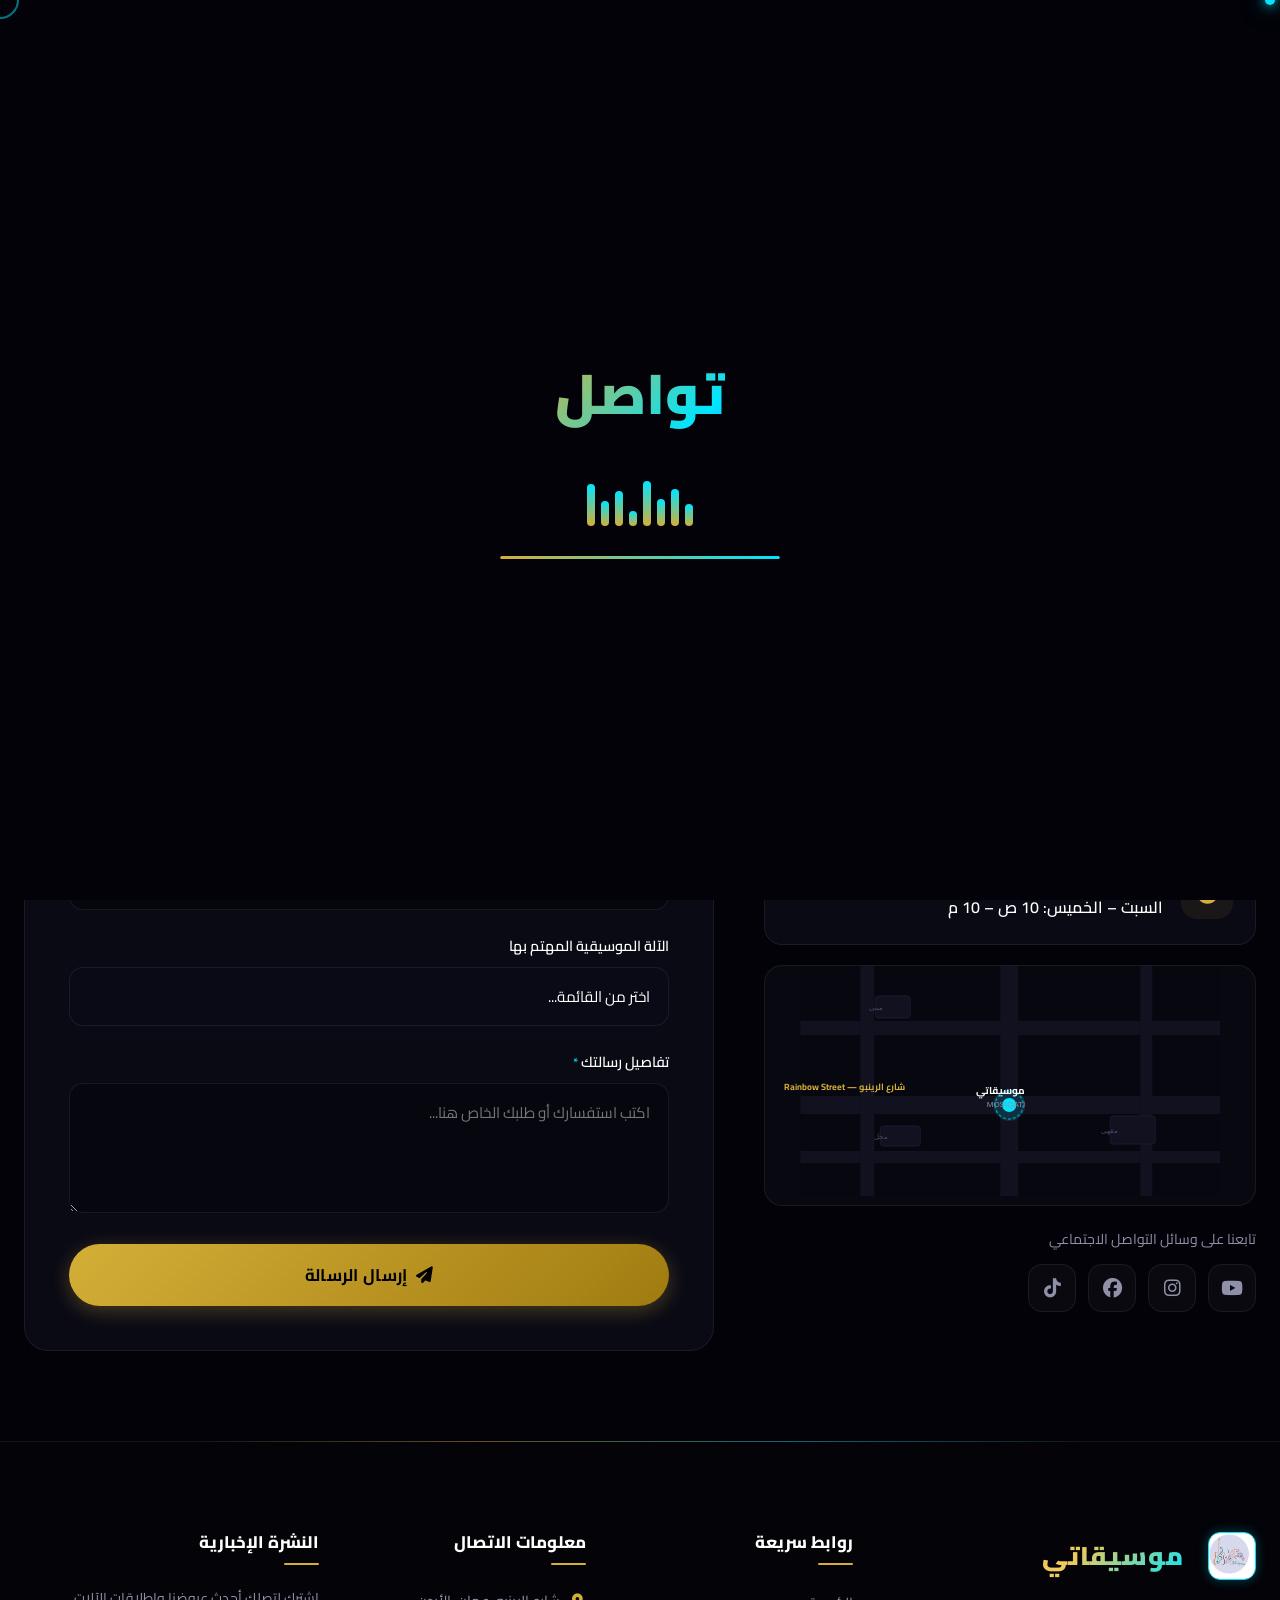
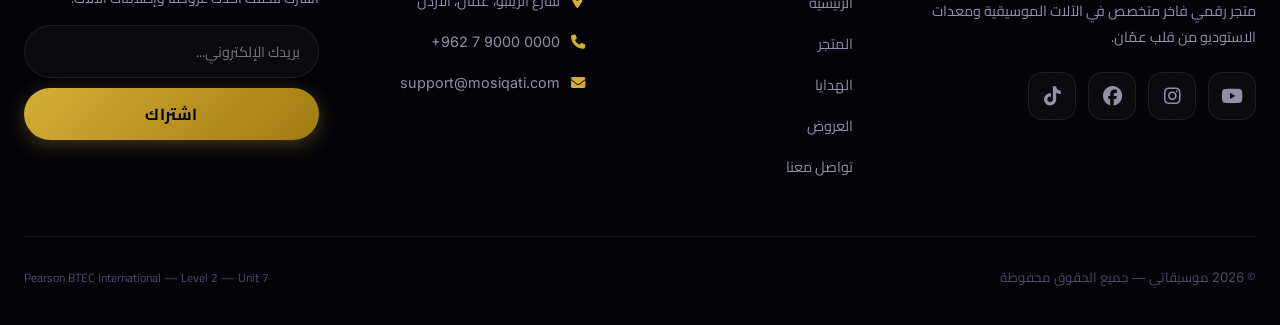
==== commit 6c6772be: "Add files via upload" ====
--- a/contact.html
+++ b/contact.html
@@ -3,245 +3,230 @@
 <head>
     <meta charset="UTF-8">
     <meta name="viewport" content="width=device-width, initial-scale=1.0">
-    <meta name="description" content="تواصل مع فريق الدعم الفني والمستشارين الموسيقيين في متجر موسيقاتي. تفضل بزيارتنا في عمان أو أرسل استفسارك مباشرة.">
-    <title>تواصل معنا | موسيقاتي - MOSIQATI</title>
-    <!-- CSS Stylesheet -->
+    <meta name="description" content="تواصل مع فريق موسيقاتي — نموذج اتصال ذكي، خريطة الموقع، ووسائل التواصل الاجتماعي للمتجر.">
+    <title>تواصل معنا | موسيقاتي MOSIQATI</title>
     <link rel="stylesheet" href="css/style.css">
-    <!-- FontAwesome for Icons -->
     <link rel="stylesheet" href="https://cdnjs.cloudflare.com/ajax/libs/font-awesome/6.4.0/css/all.min.css">
 </head>
 <body>
-
-    <!-- Header & Navigation -->
-    <header>
-        <div class="container header-container">
-            <a href="index.html" class="logo" id="nav-logo">
-                <span class="logo-icon"><i class="fa-solid fa-music"></i></span>
-                <span class="logo-text">موسيقاتي</span>
-            </a>
-            
-            <nav>
-                <ul class="nav-menu" id="nav-menu-list">
-                    <li><a href="index.html" class="nav-link" id="link-home">الرئيسية</a></li>
-                    <li><a href="store.html" class="nav-link" id="link-store">المتجر</a></li>
-                    <li><a href="gifts.html" class="nav-link" id="link-gifts">الهدايا</a></li>
-                    <li><a href="offers.html" class="nav-link" id="link-offers">العروض الخاصة</a></li>
-                    <li><a href="contact.html" class="nav-link active" id="link-contact">تواصل معنا</a></li>
-                </ul>
-            </nav>
-
-            <div class="hamburger" id="nav-hamburger">
-                <span></span>
-                <span></span>
-                <span></span>
+<div class="cursor-dot" id="cursorDot"></div>
+<div class="cursor-ring" id="cursorRing"></div>
+<canvas id="particleCanvas"></canvas>
+<div id="loader">
+    <div class="loader-logo">تواصل</div>
+    <div class="loader-bars">
+        <div class="loader-bar" style="height:45%"></div><div class="loader-bar" style="height:75%"></div>
+        <div class="loader-bar" style="height:55%"></div><div class="loader-bar" style="height:90%"></div>
+        <div class="loader-bar" style="height:30%"></div><div class="loader-bar" style="height:70%"></div>
+        <div class="loader-bar" style="height:50%"></div><div class="loader-bar" style="height:85%"></div>
+    </div>
+    <div class="loader-progress-track"><div class="loader-progress-bar"></div></div>
+</div>
+
+<!-- HEADER -->
+<header>
+    <div class="container header-container">
+        <a href="index.html" class="logo"><img src="images/logo.jpeg" alt="Mosiqati Logo" style="height: 48px; width: 48px; border-radius: 12px; margin-left: 12px; border: 1px solid var(--cyan); box-shadow: 0 0 12px rgba(0, 229, 255, 0.3); object-fit: cover;"><div><span class="logo-text-main">موسيقاتي</span><span class="logo-text-sub">MOSIQATI — Amman, Jordan</span></div></a>
+        <nav><ul class="nav-menu" id="nav-menu">
+            <li><a href="index.html" class="nav-link">الرئيسية</a></li>
+            <li><a href="store.html" class="nav-link">المتجر</a></li>
+            <li><a href="gifts.html" class="nav-link">الهدايا</a></li>
+            <li><a href="offers.html" class="nav-link">العروض</a></li>
+            <li><a href="contact.html" class="nav-link active">تواصل معنا</a></li>
+        </ul></nav>
+        <div class="nav-actions">
+            <button class="btn-login-header" data-open-login><i class="fa-solid fa-user"></i> دخول</button>
+            <div class="hamburger" id="hamburger"><span></span><span></span><span></span></div>
+        </div>
+    </div>
+</header>
+
+<main>
+    <!-- INTRO -->
+    <section class="section-sm" id="contact-intro">
+        <div class="container">
+            <div class="section-header reveal">
+                <span class="section-eyebrow">📬 اتصل بنا</span>
+                <h1 class="section-title">يسعدنا دائماً سماع صوتك</h1>
+                <p class="section-desc">سواء كان سؤالاً عن آلة، استشارة تقنية، أو طلباً خاصاً — فريقنا جاهز للرد خلال 24 ساعة.</p>
             </div>
         </div>
-    </header>
-
-    <main>
-        <!-- Contact Page Header -->
-        <section class="section-padding" style="padding-bottom: 20px;" id="contact-intro">
-            <div class="container">
-                <div class="section-title-wrapper">
-                    <span class="section-subtitle">اتصل بنا</span>
-                    <h1 class="section-title" id="contact-heading">يسعدنا دائماً سماع صوتك</h1>
+    </section>
+
+    <!-- CONTACT GRID -->
+    <section style="padding-bottom:90px;" id="contact-main">
+        <div class="container">
+            <div class="contact-grid" id="contact-layout">
+
+                <!-- LEFT PANEL: Info + Map + Social -->
+                <div class="contact-info-stack reveal" id="contact-info-col">
+
+                    <div class="info-card" id="info-addr">
+                        <div class="info-icon-wrap"><i class="fa-solid fa-location-dot"></i></div>
+                        <div>
+                            <p class="info-label">موقع المعرض</p>
+                            <p class="info-value">شارع الرينبو، جبل عمان، عمّان — الأردن</p>
+                        </div>
+                    </div>
+
+                    <div class="info-card" id="info-phone">
+                        <div class="info-icon-wrap"><i class="fa-solid fa-phone"></i></div>
+                        <div>
+                            <p class="info-label">اتصل بنا مباشرة</p>
+                            <p class="info-value" style="font-family:var(--font-en);direction:ltr">+962 7 9000 0000</p>
+                        </div>
+                    </div>
+
+                    <div class="info-card" id="info-email">
+                        <div class="info-icon-wrap"><i class="fa-solid fa-envelope"></i></div>
+                        <div>
+                            <p class="info-label">الدعم الفني والمبيعات</p>
+                            <p class="info-value" style="font-family:var(--font-en)">support@mosiqati.com</p>
+                        </div>
+                    </div>
+
+                    <div class="info-card" id="info-hours">
+                        <div class="info-icon-wrap" style="background:rgba(212,175,55,0.08);color:var(--gold);"><i class="fa-solid fa-clock"></i></div>
+                        <div>
+                            <p class="info-label">ساعات العمل</p>
+                            <p class="info-value">السبت – الخميس: 10 ص – 10 م</p>
+                        </div>
+                    </div>
+
+                    <!-- SVG MAP MOCKUP -->
+                    <div class="map-box" id="map-mockup">
+                        <svg width="100%" height="230" viewBox="0 0 420 230" xmlns="http://www.w3.org/2000/svg">
+                            <rect width="420" height="230" fill="#07070f"/>
+                            <!-- Road grid -->
+                            <rect x="0" y="55" width="420" height="14" fill="#111120"/>
+                            <rect x="0" y="130" width="420" height="18" fill="#111120"/>
+                            <rect x="0" y="185" width="420" height="12" fill="#111120"/>
+                            <rect x="60" y="0" width="14" height="230" fill="#111120"/>
+                            <rect x="200" y="0" width="18" height="230" fill="#111120"/>
+                            <rect x="340" y="0" width="12" height="230" fill="#111120"/>
+                            <!-- Rainbow Street label -->
+                            <text x="105" y="124" fill="#d4af37" font-family="Cairo, sans-serif" font-size="9" font-weight="700">شارع الرينبو — Rainbow Street</text>
+                            <!-- Pin location -->
+                            <circle cx="209" cy="139" r="16" fill="rgba(0,229,255,0.15)"/>
+                            <circle cx="209" cy="139" r="7" fill="#00e5ff"/>
+                            <circle cx="209" cy="139" r="14" fill="none" stroke="#00e5ff" stroke-width="1.5" stroke-dasharray="3 2" opacity="0.5">
+                                <animateTransform attributeName="transform" type="rotate" from="0 209 139" to="360 209 139" dur="4s" repeatCount="indefinite"/>
+                            </circle>
+                            <!-- Label -->
+                            <text x="225" y="128" fill="#ffffff" font-family="Cairo, sans-serif" font-size="10" font-weight="700">موسيقاتي</text>
+                            <text x="225" y="141" fill="#9090a8" font-family="sans-serif" font-size="8">MOSIQATI</text>
+                            <!-- Nearby buildings -->
+                            <rect x="75" y="30" width="35" height="22" rx="3" fill="#111120" stroke="#1a1a30" stroke-width="1"/>
+                            <text x="83" y="44" fill="#4a4a6a" font-size="7" font-family="sans-serif">مبنى</text>
+                            <rect x="310" y="150" width="45" height="28" rx="3" fill="#111120" stroke="#1a1a30" stroke-width="1"/>
+                            <text x="318" y="167" fill="#4a4a6a" font-size="7" font-family="sans-serif">مقهى</text>
+                            <rect x="80" y="160" width="40" height="20" rx="3" fill="#111120" stroke="#1a1a30" stroke-width="1"/>
+                            <text x="88" y="173" fill="#4a4a6a" font-size="7" font-family="sans-serif">محل</text>
+                        </svg>
+                    </div>
+
+                    <!-- Social Media -->
+                    <div id="contact-social">
+                        <p style="color:var(--gray);font-size:0.88rem;margin-bottom:12px;">تابعنا على وسائل التواصل الاجتماعي</p>
+                        <div class="social-row">
+                            <a href="https://youtube.com" target="_blank" class="social-btn yt" aria-label="YouTube"><i class="fa-brands fa-youtube"></i></a>
+                            <a href="https://instagram.com" target="_blank" class="social-btn ig" aria-label="Instagram"><i class="fa-brands fa-instagram"></i></a>
+                            <a href="https://facebook.com" target="_blank" class="social-btn fb" aria-label="Facebook"><i class="fa-brands fa-facebook"></i></a>
+                            <a href="https://tiktok.com" target="_blank" class="social-btn tt" aria-label="TikTok"><i class="fa-brands fa-tiktok"></i></a>
+                        </div>
+                    </div>
                 </div>
+
+                <!-- RIGHT PANEL: Contact Form -->
+                <div class="contact-form-card reveal" id="contact-form-col">
+                    <h3 style="font-size:1.5rem;margin-bottom:28px;" id="form-title">أرسل استفسارك وسنتصل بك</h3>
+                    <form id="contact-form" novalidate>
+
+                        <div class="form-row" id="group-name">
+                            <label class="form-label" for="name">الاسم الكامل <span class="form-required">*</span></label>
+                            <input type="text" id="name" class="form-input" placeholder="اسمك الثنائي أو الثلاثي" autocomplete="name">
+                            <span class="err-msg" id="err-name"></span>
+                        </div>
+
+                        <div class="form-row" id="group-email">
+                            <label class="form-label" for="email">البريد الإلكتروني <span class="form-required">*</span></label>
+                            <input type="email" id="email" class="form-input" placeholder="example@domain.com" style="direction:ltr;text-align:right;" autocomplete="email">
+                            <span class="err-msg" id="err-email"></span>
+                        </div>
+
+                        <div class="form-row" id="group-phone">
+                            <label class="form-label" for="phone">رقم الهاتف <span class="form-required">*</span></label>
+                            <input type="tel" id="phone" class="form-input" placeholder="0790000000" style="direction:ltr;text-align:right;" autocomplete="tel">
+                            <span class="err-msg" id="err-phone"></span>
+                        </div>
+
+                        <div class="form-row" id="group-interest">
+                            <label class="form-label" for="interest">الآلة الموسيقية المهتم بها</label>
+                            <select id="interest" class="form-input" style="background:#0a0a16;">
+                                <option value="">اختر من القائمة...</option>
+                                <option value="oud">🪕 العود الشرقي</option>
+                                <option value="guitar">🎸 الجيتار الكهربائي / الكلاسيكي</option>
+                                <option value="piano">🎹 البيانو الكلاسيكي</option>
+                                <option value="darbuka">🥁 الدربكة الإيقاعية</option>
+                                <option value="studio">🎛️ معدات الاستوديو</option>
+                            </select>
+                        </div>
+
+                        <div class="form-row" id="group-message">
+                            <label class="form-label" for="message">تفاصيل رسالتك <span class="form-required">*</span></label>
+                            <textarea id="message" class="form-input" placeholder="اكتب استفسارك أو طلبك الخاص هنا..."></textarea>
+                            <span class="err-msg" id="err-message"></span>
+                        </div>
+
+                        <button type="submit" class="btn btn-primary" style="width:100%;padding:15px;font-size:1.05rem;" id="contact-submit-btn">
+                            <i class="fa-solid fa-paper-plane"></i> إرسال الرسالة
+                        </button>
+                    </form>
+                </div>
+
             </div>
-        </section>
-
-        <!-- Main Form & Info Grid -->
-        <section style="padding-bottom: 80px;" id="contact-details-form">
-            <div class="container">
-                <div class="contact-wrapper" id="contact-panel-wrapper">
-                    
-                    <!-- Left: Info Cards & Map -->
-                    <div class="contact-info-panel" id="contact-left-col">
-                        
-                        <!-- Card 1: Address -->
-                        <div class="contact-info-card" id="info-card-address">
-                            <div class="info-icon"><i class="fa-solid fa-location-dot"></i></div>
-                            <div class="info-details">
-                                <h4>موقع المعرض</h4>
-                                <p>شارع الرينبو، جبل عمان، العاصمة عمان، الأردن</p>
-                            </div>
-                        </div>
-
-                        <!-- Card 2: Phone -->
-                        <div class="contact-info-card" id="info-card-phone">
-                            <div class="info-icon"><i class="fa-solid fa-phone"></i></div>
-                            <div class="info-details">
-                                <h4>اتصل بنا مباشرة</h4>
-                                <p style="font-family: var(--font-english); direction: ltr; text-align: right;">+962 7 9000 0000</p>
-                            </div>
-                        </div>
-
-                        <!-- Card 3: Email -->
-                        <div class="contact-info-card" id="info-card-email">
-                            <div class="info-icon"><i class="fa-solid fa-envelope"></i></div>
-                            <div class="info-details">
-                                <h4>الدعم الفني والمبيعات</h4>
-                                <p style="font-family: var(--font-english);">support@mosiqati.com</p>
-                            </div>
-                        </div>
-
-                        <!-- Vector Map Mockup -->
-                        <div class="map-mockup" id="vector-map-container">
-                            <svg width="100%" height="100%" viewBox="0 0 400 250" style="background:#0c0c14; display:block;">
-                                <!-- Grid Lines representing roads -->
-                                <path d="M 20 50 L 380 50" stroke="#1c1c28" stroke-width="12" fill="none" />
-                                <path d="M 50 20 L 50 230" stroke="#1c1c28" stroke-width="12" fill="none" />
-                                <path d="M 200 20 L 200 230" stroke="#1c1c28" stroke-width="16" fill="none" />
-                                <path d="M 20 180 L 380 180" stroke="#1c1c28" stroke-width="14" fill="none" />
-                                
-                                <!-- Rainbow Street Route Highlight -->
-                                <path d="M 50 120 L 350 120" stroke="#252538" stroke-width="18" fill="none" />
-                                <text x="210" y="112" fill="#d4af37" font-family="'Cairo', sans-serif" font-size="9" font-weight="bold">شارع الرينبو - Rainbow St.</text>
-
-                                <!-- Landmark Icons -->
-                                <circle cx="200" cy="120" r="14" fill="rgba(0, 229, 255, 0.2)" />
-                                <circle cx="200" cy="120" r="6" fill="#00e5ff" />
-                                <text x="180" y="98" fill="#fff" font-family="'Cairo', sans-serif" font-size="10" font-weight="bold">موقع موسيقاتي</text>
-                                
-                                <rect x="30" y="30" width="30" height="20" rx="3" fill="#151522" stroke="#252538" />
-                                <text x="35" y="43" fill="#666" font-size="8">سينما</text>
-                                
-                                <rect x="310" y="160" width="40" height="30" rx="3" fill="#151522" stroke="#252538" />
-                                <text x="318" y="178" fill="#666" font-size="8">مقهى</text>
-                            </svg>
-                        </div>
-                    </div>
-                    
-                    <!-- Right: Contact Form -->
-                    <div class="contact-form-container" id="contact-right-col">
-                        <h3 style="font-size: 1.5rem; margin-bottom: 25px;" id="form-heading">أرسل استفسارك وسنتصل بك</h3>
-                        
-                        <form id="contact-form">
-                            <!-- Name -->
-                            <div class="form-group" id="group-name">
-                                <label for="name" class="form-label">الاسم الكامل <span style="color: var(--accent-cyan);">*</span></label>
-                                <input type="text" id="name" class="form-control" placeholder="اسمك الثنائي أو الثلاثي">
-                                <span class="validation-msg" id="err-name">الرجاء إدخال الاسم</span>
-                            </div>
-
-                            <!-- Email -->
-                            <div class="form-group" id="group-email">
-                                <label for="email" class="form-label">البريد الإلكتروني <span style="color: var(--accent-cyan);">*</span></label>
-                                <input type="email" id="email" class="form-control" placeholder="example@domain.com" style="direction: ltr; text-align: right;">
-                                <span class="validation-msg" id="err-email">الرجاء إدخال بريد إلكتروني صحيح</span>
-                            </div>
-
-                            <!-- Phone -->
-                            <div class="form-group" id="group-phone">
-                                <label for="phone" class="form-label">رقم الهاتف <span style="color: var(--accent-cyan);">*</span></label>
-                                <input type="tel" id="phone" class="form-control" placeholder="0790000000" style="direction: ltr; text-align: right;">
-                                <span class="validation-msg" id="err-phone">الرجاء إدخال رقم هاتف أردني صحيح</span>
-                            </div>
-
-                            <!-- Preferred Instrument Dropdown -->
-                            <div class="form-group" id="group-interest">
-                                <label for="interest" class="form-label">الآلة الموسيقية المهتم بها</label>
-                                <select id="interest" class="form-control" style="background:#0f0f18;">
-                                    <option value="none">اختر من القائمة...</option>
-                                    <option value="oud">العود الشرقي</option>
-                                    <option value="guitar">الجيتار الكهربائي / الكلاسيكي</option>
-                                    <option value="piano">البيانو الكلاسيكي</option>
-                                    <option value="darbuka">الدربكة الإيقاعية</option>
-                                    <option value="studio">معدات الاستوديو والتسجيل</option>
-                                </select>
-                            </div>
-
-                            <!-- Message Body -->
-                            <div class="form-group" id="group-message">
-                                <label for="message" class="form-label">تفاصيل رسالتك <span style="color: var(--accent-cyan);">*</span></label>
-                                <textarea id="message" class="form-control" placeholder="اكتب تفاصيل استفسارك أو طلبك الخاص هنا..."></textarea>
-                                <span class="validation-msg" id="err-message">الرجاء كتابة رسالتك بوضوح</span>
-                            </div>
-
-                            <!-- Submit Button -->
-                            <button type="submit" class="btn btn-primary" style="width:100%; padding:15px;" id="btn-submit-form">إرسال الرسالة <i class="fa-solid fa-paper-plane" style="margin-right:8px;"></i></button>
-                        </form>
-                    </div>
-
-                </div>
-            </div>
-        </section>
-    </main>
-
-    <!-- Custom POPUP Modal Overlay Confirmation (BTEC interactive feedback) -->
-    <div class="modal-overlay" id="success-modal">
-        <div class="modal-box">
-            <div class="modal-icon"><i class="fa-solid fa-circle-check"></i></div>
-            <h2 class="modal-title" id="modal-success-title">تم الإرسال بنجاح!</h2>
-            <p class="modal-message" id="modal-success-desc">
-                شكراً لتواصلك مع متجر **موسيقاتي**. لقد تم استلام استفسارك بنجاح، وسيقوم أحد خبرائنا الموسيقيين بمراجعة طلبك والتواصل معك خلال 24 ساعة عمل.
-            </p>
-            <button class="btn btn-primary" style="padding:10px 30px;" id="close-modal">حسناً، فهمت</button>
-        </div>
-    </div>
-
-    <!-- Footer -->
-    <footer>
-        <div class="container footer-grid">
-            <div class="footer-col" id="footer-col-about">
-                <div class="logo">
-                    <span class="logo-icon"><i class="fa-solid fa-music"></i></span>
-                    <span class="logo-text">موسيقاتي</span>
-                </div>
-                <p class="footer-logo-desc">متجر رقمي متخصص في الآلات الموسيقية وهندسة الصوت في الأردن، نسعى لتوفير أرقى الآلات وأفضل جودة صوتية لعشاق الموسيقى.</p>
-                <div class="social-grid">
-                    <a href="https://youtube.com" target="_blank" class="social-btn youtube" aria-label="YouTube" id="footer-social-yt"><i class="fa-brands fa-youtube"></i></a>
-                    <a href="https://instagram.com" target="_blank" class="social-btn instagram" aria-label="Instagram" id="footer-social-ig"><i class="fa-brands fa-instagram"></i></a>
-                    <a href="https://facebook.com" target="_blank" class="social-btn facebook" aria-label="Facebook" id="footer-social-fb"><i class="fa-brands fa-facebook"></i></a>
-                    <a href="https://tiktok.com" target="_blank" class="social-btn tiktok" aria-label="TikTok" id="footer-social-tt"><i class="fa-brands fa-tiktok"></i></a>
-                </div>
-            </div>
-            
-            <div class="footer-col" id="footer-col-links">
-                <h3>روابط سريعة</h3>
-                <ul class="footer-links">
-                    <li><a href="index.html" id="footer-link-home">الصفحة الرئيسية</a></li>
-                    <li><a href="store.html" id="footer-link-store">متجر الآلات</a></li>
-                    <li><a href="gifts.html" id="footer-link-gifts">قسم الهدايا الموسيقية</a></li>
-                    <li><a href="offers.html" id="footer-link-offers">العروض والتخفيضات</a></li>
-                    <li><a href="contact.html" id="footer-link-contact">تواصل معنا</a></li>
-                </ul>
-            </div>
-
-            <div class="footer-col" id="footer-col-contact">
-                <h3>معلومات الاتصال</h3>
-                <div class="footer-contact-info">
-                    <div class="footer-contact-item" id="footer-contact-addr">
-                        <span class="icon"><i class="fa-solid fa-location-dot"></i></span>
-                        <span>شارع الرينبو، عمان، الأردن</span>
-                    </div>
-                    <div class="footer-contact-item" id="footer-contact-ph">
-                        <span class="icon"><i class="fa-solid fa-phone"></i></span>
-                        <span style="font-family: var(--font-english);">+962 7 9000 0000</span>
-                    </div>
-                    <div class="footer-contact-item" id="footer-contact-em">
-                        <span class="icon"><i class="fa-solid fa-envelope"></i></span>
-                        <span style="font-family: var(--font-english);">support@mosiqati.com</span>
-                    </div>
-                </div>
-            </div>
-
-            <div class="footer-col" id="footer-col-news">
-                <h3>النشرة الإخبارية</h3>
-                <p style="color: var(--text-gray); font-size: 0.9rem; margin-bottom: 15px;">اشترك لتصلك آخر أخبار الآلات الجديدة والعروض الحصرية.</p>
-                <form class="newsletter-form" id="newsletter-form-action">
-                    <input type="email" placeholder="بريدك الإلكتروني" class="newsletter-input" required id="newsletter-email-input">
-                    <button type="submit" class="btn btn-primary" style="padding: 10px;" id="newsletter-btn-submit">اشتراك</button>
-                </form>
-            </div>
-        </div>
-
-        <div class="container footer-bottom">
-            <p id="copyright-text">جميع الحقوق محفوظة © <span style="font-family: var(--font-english);">2026</span> لموقع موسيقاتي (MOSIQATI)</p>
-            <p style="font-size: 0.75rem; color: #555;" id="btec-disclaimer">مشروع ويب مطور وفقاً لمعايير Pearson BTEC International (المستوى الثاني - الوحدة 7)</p>
-        </div>
-    </footer>
-
-    <!-- App JS -->
-    <script src="js/app.js"></script>
+        </div>
+    </section>
+</main>
+
+<!-- SUCCESS MODAL -->
+<div class="modal-overlay" id="success-modal">
+    <div class="success-modal">
+        <div style="position:absolute;top:-60px;left:50%;transform:translateX(-50%);width:200px;height:200px;background:radial-gradient(circle,rgba(212,175,55,0.15),transparent 70%);pointer-events:none;"></div>
+        <div class="success-icon"><i class="fa-solid fa-circle-check"></i></div>
+        <h2 class="success-title" id="success-title">تم الإرسال بنجاح!</h2>
+        <p class="success-msg" id="success-msg">شكراً لتواصلك معنا في موسيقاتي. سيتواصل معك أحد خبرائنا الموسيقيين خلال 24 ساعة عمل لمساعدتك.</p>
+        <button class="btn btn-primary" style="padding:12px 32px;" id="close-modal-btn">حسناً، فهمت ✓</button>
+    </div>
+</div>
+
+<!-- FOOTER -->
+<footer>
+    <div class="container">
+        <div class="footer-grid">
+            <div class="footer-col"><a href="index.html" class="logo" style="margin-bottom:0;"><img src="images/logo.jpeg" alt="Mosiqati Logo" style="height: 48px; width: 48px; border-radius: 12px; margin-left: 12px; border: 1px solid var(--cyan); box-shadow: 0 0 12px rgba(0, 229, 255, 0.3); object-fit: cover;"><span class="logo-text-main">موسيقاتي</span></a><p class="footer-desc">متجر رقمي فاخر متخصص في الآلات الموسيقية ومعدات الاستوديو من قلب عمّان.</p><div class="social-row"><a href="#" class="social-btn yt"><i class="fa-brands fa-youtube"></i></a><a href="#" class="social-btn ig"><i class="fa-brands fa-instagram"></i></a><a href="#" class="social-btn fb"><i class="fa-brands fa-facebook"></i></a><a href="#" class="social-btn tt"><i class="fa-brands fa-tiktok"></i></a></div></div>
+            <div class="footer-col"><h4>روابط سريعة</h4><ul class="footer-links"><li><a href="index.html">الرئيسية</a></li><li><a href="store.html">المتجر</a></li><li><a href="gifts.html">الهدايا</a></li><li><a href="offers.html">العروض</a></li><li><a href="contact.html">تواصل معنا</a></li></ul></div>
+            <div class="footer-col"><h4>معلومات الاتصال</h4><div class="footer-contact-items"><div class="footer-contact-item"><span class="icon"><i class="fa-solid fa-location-dot"></i></span><span>شارع الرينبو، عمان، الأردن</span></div><div class="footer-contact-item"><span class="icon"><i class="fa-solid fa-phone"></i></span><span style="font-family:var(--font-en);direction:ltr">+962 7 9000 0000</span></div><div class="footer-contact-item"><span class="icon"><i class="fa-solid fa-envelope"></i></span><span style="font-family:var(--font-en)">support@mosiqati.com</span></div></div></div>
+            <div class="footer-col"><h4>النشرة الإخبارية</h4><p style="color:var(--gray);font-size:0.88rem;margin-bottom:14px;line-height:1.7;">اشترك لتصلك أحدث عروضنا وإطلاقات الآلات.</p><form class="newsletter-wrap"><input type="email" placeholder="بريدك الإلكتروني..." class="newsletter-input" required><button type="submit" class="btn btn-primary" style="padding:11px;">اشتراك</button></form></div>
+        </div>
+        <div class="footer-bottom"><span>© <span style="font-family:var(--font-en)">2026</span> موسيقاتي — جميع الحقوق محفوظة</span><span style="font-size:0.75rem;color:var(--gray-dim);">Pearson BTEC International — Level 2 — Unit 7</span></div>
+    </div>
+</footer>
+
+<!-- LOGIN MODAL -->
+<div class="modal-overlay" id="login-modal-overlay">
+    <div class="login-modal">
+        <div class="login-modal-glow"></div><div class="login-modal-glow-cyan"></div>
+        <button class="modal-close" data-close-modal><i class="fa-solid fa-xmark"></i></button>
+        <div class="login-header"><img src="images/logo.jpeg" alt="Logo" style="height: 64px; width: 64px; border-radius: 50%; border: 2px solid var(--cyan); margin: 0 auto 15px auto; box-shadow: 0 0 20px rgba(0, 229, 255, 0.4); object-fit: cover; display: block;"><h2 class="login-title">أهلاً بك في موسيقاتي</h2><p class="login-sub">سجّل دخولك أو أنشئ حساباً جديداً</p></div>
+        <div class="login-body">
+            <div class="login-tabs"><button class="login-tab active" data-tab="login">تسجيل الدخول</button><button class="login-tab" data-tab="register">حساب جديد</button></div>
+            <div id="login-panel"><form id="login-form"><div class="input-icon-wrap"><i class="fa-solid fa-envelope input-icon"></i><input type="email" class="login-input" placeholder="البريد الإلكتروني" required></div><div class="input-icon-wrap"><i class="fa-solid fa-lock input-icon"></i><input type="password" class="login-input" placeholder="كلمة المرور" required></div><div class="login-options"><label class="remember-wrap"><input type="checkbox"> تذكّرني</label><a href="#" class="forgot-link">نسيت كلمة المرور؟</a></div><button type="submit" class="btn-login-submit"><i class="fa-solid fa-right-to-bracket"></i> تسجيل الدخول</button><div class="login-divider">أو تسجيل الدخول بواسطة</div><div class="social-login-row"><button type="button" class="btn-social-login"><i class="fa-brands fa-google"></i> Google</button><button type="button" class="btn-social-login"><i class="fa-brands fa-facebook"></i> Facebook</button></div></form></div>
+            <div id="register-panel" style="display:none;"><form id="register-form"><div class="input-icon-wrap"><i class="fa-solid fa-user input-icon"></i><input type="text" class="login-input" placeholder="الاسم الكامل" required></div><div class="input-icon-wrap"><i class="fa-solid fa-envelope input-icon"></i><input type="email" class="login-input" placeholder="البريد الإلكتروني" required></div><div class="input-icon-wrap"><i class="fa-solid fa-lock input-icon"></i><input type="password" class="login-input" placeholder="كلمة المرور" required></div><div class="input-icon-wrap"><i class="fa-solid fa-lock input-icon"></i><input type="password" class="login-input" placeholder="تأكيد كلمة المرور" required></div><button type="submit" class="btn-login-submit" style="margin-top:8px;"><i class="fa-solid fa-user-plus"></i> إنشاء حساب</button></form></div>
+        </div>
+    </div>
+</div>
+
+<script src="js/app.js"></script>
 </body>
 </html>
--- a/css/style.css
+++ b/css/style.css
@@ -1,1385 +1,1836 @@
-/* 
-   MOSIQATI (موسيقاتي) - Master Stylesheet
-   Created for Pearson BTEC Level 2 - Unit 7: Website Development
-   Designed with premium dark theme, glassmorphism, gold/cyan accents, and smooth animations.
+/*
+   MOSIQATI (موسيقاتي) — ULTIMATE EDITION
+   World-Class Premium Dark Theme
+   Pearson BTEC Level 2 - Unit 7: Website Development
 */
 
-@import url('https://fonts.googleapis.com/css2?family=Cairo:wght@300;400;600;700;800&family=Inter:wght@300;400;600;700&display=swap');
-
+@import url('https://fonts.googleapis.com/css2?family=Cairo:wght@300;400;600;700;800;900&family=Inter:wght@300;400;600;700;900&display=swap');
+
+/* ═══════════════════════════════════════
+   DESIGN SYSTEM — CSS VARIABLES
+═══════════════════════════════════════ */
 :root {
-    --bg-dark: #08080c;
-    --bg-card: rgba(20, 20, 30, 0.65);
-    --bg-card-hover: rgba(30, 30, 45, 0.85);
-    --primary-gold: #d4af37;
-    --primary-gold-rgb: 212, 175, 55;
-    --accent-cyan: #00e5ff;
-    --accent-cyan-rgb: 0, 229, 255;
-    --text-white: #ffffff;
-    --text-gray: #a0a0b0;
-    --border-color: rgba(255, 255, 255, 0.08);
-    --border-glow-gold: rgba(212, 175, 55, 0.3);
-    --border-glow-cyan: rgba(0, 229, 255, 0.3);
-    --transition-smooth: all 0.4s cubic-bezier(0.165, 0.84, 0.44, 1);
-    --font-arabic: 'Cairo', sans-serif;
-    --font-english: 'Inter', sans-serif;
-}
-
-/* Base Styles */
-* {
-    margin: 0;
-    padding: 0;
-    box-sizing: border-box;
-    scroll-behavior: smooth;
-}
+    --bg-void:        #020208;
+    --bg-deep:        #06060f;
+    --bg-dark:        #0a0a16;
+    --bg-card:        rgba(15, 15, 28, 0.7);
+    --bg-glass:       rgba(255, 255, 255, 0.03);
+    --gold:           #d4af37;
+    --gold-bright:    #f0ca5a;
+    --gold-dim:       #8a6f1c;
+    --cyan:           #00e5ff;
+    --cyan-dim:       rgba(0, 229, 255, 0.15);
+    --purple:         #7b2fff;
+    --purple-dim:     rgba(123, 47, 255, 0.15);
+    --pink:           #ff2d78;
+    --white:          #ffffff;
+    --gray:           #9090a8;
+    --gray-dim:       #4a4a6a;
+    --border:         rgba(255, 255, 255, 0.07);
+    --border-gold:    rgba(212, 175, 55, 0.35);
+    --border-cyan:    rgba(0, 229, 255, 0.35);
+    --glow-gold:      0 0 30px rgba(212,175,55,0.4), 0 0 80px rgba(212,175,55,0.12);
+    --glow-cyan:      0 0 30px rgba(0,229,255,0.4), 0 0 80px rgba(0,229,255,0.12);
+    --glow-purple:    0 0 30px rgba(123,47,255,0.4), 0 0 80px rgba(123,47,255,0.12);
+    --font-ar:        'Cairo', sans-serif;
+    --font-en:        'Inter', sans-serif;
+    --ease-expo:      cubic-bezier(0.19, 1, 0.22, 1);
+    --ease-back:      cubic-bezier(0.34, 1.56, 0.64, 1);
+    --ease-smooth:    cubic-bezier(0.4, 0, 0.2, 1);
+    --dur-fast:       0.25s;
+    --dur-med:        0.5s;
+    --dur-slow:       0.8s;
+}
+
+/* ═══════════════════════════════════════
+   RESET & BASE
+═══════════════════════════════════════ */
+*, *::before, *::after { margin: 0; padding: 0; box-sizing: border-box; }
 
 html {
     direction: rtl;
-    font-family: var(--font-arabic);
-    background-color: var(--bg-dark);
-    color: var(--text-white);
+    font-family: var(--font-ar);
+    background: var(--bg-void);
+    color: var(--white);
     overflow-x: hidden;
+    scroll-behavior: smooth;
 }
 
 body {
     min-height: 100vh;
     display: flex;
     flex-direction: column;
-    background-image: 
-        radial-gradient(circle at 10% 20%, rgba(212, 175, 55, 0.05) 0%, transparent 40%),
-        radial-gradient(circle at 90% 80%, rgba(0, 229, 255, 0.05) 0%, transparent 40%);
-    background-attachment: fixed;
-}
-
-/* Custom Scrollbar */
-::-webkit-scrollbar {
+    cursor: none; /* custom cursor */
+    overflow-x: hidden;
+}
+
+/* ═══════════════════════════════════════
+   CUSTOM CURSOR
+═══════════════════════════════════════ */
+.cursor-dot {
+    position: fixed;
     width: 10px;
-}
-::-webkit-scrollbar-track {
-    background: var(--bg-dark);
-}
-::-webkit-scrollbar-thumb {
-    background: #1f1f2e;
-    border-radius: 5px;
-    border: 2px solid var(--bg-dark);
-}
-::-webkit-scrollbar-thumb:hover {
-    background: var(--primary-gold);
-}
-
-/* Container */
+    height: 10px;
+    background: var(--cyan);
+    border-radius: 50%;
+    pointer-events: none;
+    z-index: 99999;
+    transform: translate(-50%, -50%);
+    transition: width 0.2s, height 0.2s, background 0.2s;
+    box-shadow: 0 0 12px var(--cyan), 0 0 24px rgba(0,229,255,0.5);
+}
+.cursor-ring {
+    position: fixed;
+    width: 38px;
+    height: 38px;
+    border: 2px solid rgba(0, 229, 255, 0.5);
+    border-radius: 50%;
+    pointer-events: none;
+    z-index: 99998;
+    transform: translate(-50%, -50%);
+    transition: all 0.12s linear;
+}
+.cursor-dot.hovering { width: 18px; height: 18px; background: var(--gold); box-shadow: 0 0 20px var(--gold); }
+.cursor-ring.hovering { width: 55px; height: 55px; border-color: rgba(212,175,55,0.6); }
+
+/* ═══════════════════════════════════════
+   LOADING SCREEN
+═══════════════════════════════════════ */
+#loader {
+    position: fixed;
+    inset: 0;
+    background: var(--bg-void);
+    z-index: 99000;
+    display: flex;
+    flex-direction: column;
+    align-items: center;
+    justify-content: center;
+    gap: 30px;
+    transition: opacity 0.8s var(--ease-expo), visibility 0.8s;
+}
+#loader.hidden { opacity: 0; visibility: hidden; pointer-events: none; }
+
+.loader-logo {
+    font-family: var(--font-ar);
+    font-size: 3.5rem;
+    font-weight: 900;
+    background: linear-gradient(135deg, var(--gold), var(--cyan), var(--purple));
+    background-size: 200%;
+    -webkit-background-clip: text;
+    -webkit-text-fill-color: transparent;
+    animation: shimmerText 2s infinite;
+}
+.loader-bars {
+    display: flex;
+    gap: 6px;
+    align-items: flex-end;
+    height: 50px;
+}
+.loader-bar {
+    width: 8px;
+    background: linear-gradient(to top, var(--gold), var(--cyan));
+    border-radius: 4px;
+    animation: loaderBounce 1s infinite ease-in-out alternate;
+}
+.loader-bar:nth-child(1) { animation-delay: 0.0s; }
+.loader-bar:nth-child(2) { animation-delay: 0.1s; }
+.loader-bar:nth-child(3) { animation-delay: 0.2s; }
+.loader-bar:nth-child(4) { animation-delay: 0.3s; }
+.loader-bar:nth-child(5) { animation-delay: 0.4s; }
+.loader-bar:nth-child(6) { animation-delay: 0.3s; }
+.loader-bar:nth-child(7) { animation-delay: 0.2s; }
+.loader-bar:nth-child(8) { animation-delay: 0.1s; }
+
+.loader-progress-track {
+    width: 280px;
+    height: 3px;
+    background: rgba(255,255,255,0.06);
+    border-radius: 2px;
+    overflow: hidden;
+}
+.loader-progress-bar {
+    height: 100%;
+    background: linear-gradient(90deg, var(--gold), var(--cyan));
+    border-radius: 2px;
+    animation: loadFill 2.5s var(--ease-expo) forwards;
+}
+
+/* ═══════════════════════════════════════
+   PARTICLE CANVAS (global background)
+═══════════════════════════════════════ */
+#particleCanvas {
+    position: fixed;
+    top: 0; left: 0;
+    width: 100%; height: 100%;
+    z-index: 0;
+    pointer-events: none;
+}
+
+/* ═══════════════════════════════════════
+   SCROLLBAR
+═══════════════════════════════════════ */
+::-webkit-scrollbar { width: 8px; }
+::-webkit-scrollbar-track { background: var(--bg-void); }
+::-webkit-scrollbar-thumb { background: #1a1a30; border-radius: 4px; border: 2px solid var(--bg-void); }
+::-webkit-scrollbar-thumb:hover { background: var(--gold); }
+
+/* ═══════════════════════════════════════
+   CONTAINER
+═══════════════════════════════════════ */
 .container {
     width: 100%;
-    max-width: 1200px;
+    max-width: 1280px;
     margin: 0 auto;
-    padding: 0 20px;
-}
-
-/* Typography & Links */
-h1, h2, h3, h4, h5, h6 {
-    font-weight: 700;
-    color: var(--text-white);
-    line-height: 1.3;
-}
-
-a {
-    color: inherit;
-    text-decoration: none;
-    transition: var(--transition-smooth);
-}
-
-/* Header & Navigation */
+    padding: 0 24px;
+    position: relative;
+    z-index: 1;
+}
+
+/* ═══════════════════════════════════════
+   TYPOGRAPHY
+═══════════════════════════════════════ */
+h1,h2,h3,h4,h5,h6 { font-weight: 800; color: var(--white); line-height: 1.25; }
+a { color: inherit; text-decoration: none; transition: all var(--dur-fast) var(--ease-smooth); }
+img { max-width: 100%; height: auto; }
+select option { background: #10101e; color: var(--white); }
+
+/* ═══════════════════════════════════════
+   HEADER & NAV
+═══════════════════════════════════════ */
 header {
     position: sticky;
     top: 0;
-    z-index: 1000;
-    background: rgba(8, 8, 12, 0.85);
-    backdrop-filter: blur(12px);
-    -webkit-backdrop-filter: blur(12px);
-    border-bottom: 1px solid var(--border-color);
-    transition: var(--transition-smooth);
+    z-index: 500;
+    background: rgba(6, 6, 15, 0.75);
+    backdrop-filter: blur(24px) saturate(180%);
+    -webkit-backdrop-filter: blur(24px) saturate(180%);
+    border-bottom: 1px solid var(--border);
+}
+header::after {
+    content: '';
+    position: absolute;
+    bottom: -1px;
+    left: 0; right: 0;
+    height: 1px;
+    background: linear-gradient(90deg, transparent, var(--gold), var(--cyan), var(--purple), transparent);
+    opacity: 0.4;
 }
 
 .header-container {
     display: flex;
     justify-content: space-between;
     align-items: center;
-    height: 80px;
-}
-
-.logo {
-    display: flex;
-    align-items: center;
-    gap: 10px;
-}
-
-.logo-icon {
-    font-size: 2rem;
-    background: linear-gradient(135deg, var(--primary-gold), var(--accent-cyan));
+    height: 75px;
+    gap: 20px;
+}
+
+/* Logo */
+.logo { display: flex; align-items: center; gap: 12px; }
+.logo-icon-wrap {
+    width: 44px; height: 44px;
+    background: linear-gradient(135deg, var(--gold), var(--cyan));
+    border-radius: 14px;
+    display: flex; align-items: center; justify-content: center;
+    font-size: 1.3rem;
+    color: #000;
+    box-shadow: var(--glow-gold);
+    animation: logoPulse 3s infinite ease-in-out;
+}
+.logo-text-main {
+    font-size: 1.6rem;
+    font-weight: 900;
+    background: linear-gradient(135deg, var(--gold-bright) 30%, var(--cyan));
     -webkit-background-clip: text;
     -webkit-text-fill-color: transparent;
-    animation: rotatePulse 4s infinite ease-in-out;
-}
-
-.logo-text {
-    font-size: 1.6rem;
-    font-weight: 800;
     letter-spacing: 1px;
-    background: linear-gradient(to left, var(--text-white) 50%, var(--primary-gold) 100%);
-    -webkit-background-clip: text;
-    -webkit-text-fill-color: transparent;
-}
-
+}
+.logo-text-sub {
+    font-size: 0.7rem;
+    color: var(--gray);
+    font-weight: 400;
+    display: block;
+    letter-spacing: 0.5px;
+}
+
+/* Nav Menu */
 .nav-menu {
     display: flex;
-    gap: 30px;
+    gap: 5px;
     list-style: none;
 }
-
 .nav-link {
-    font-size: 1.05rem;
+    font-size: 0.95rem;
     font-weight: 600;
-    padding: 8px 16px;
-    border-radius: 20px;
-    position: relative;
-    color: var(--text-gray);
-}
-
-.nav-link:hover, .nav-link.active {
-    color: var(--text-white);
-    background: rgba(255, 255, 255, 0.05);
-}
-
-.nav-link.active::after {
+    padding: 8px 18px;
+    border-radius: 25px;
+    color: var(--gray);
+    position: relative;
+    letter-spacing: 0.3px;
+    transition: all var(--dur-med) var(--ease-expo);
+}
+.nav-link::before {
     content: '';
     position: absolute;
-    bottom: -4px;
-    left: 20%;
-    width: 60%;
-    height: 3px;
-    background: linear-gradient(to right, var(--primary-gold), var(--accent-cyan));
-    border-radius: 2px;
-    box-shadow: 0 0 10px rgba(0, 229, 255, 0.5);
-}
-
-/* Mobile Burger Menu */
+    inset: 0;
+    border-radius: 25px;
+    background: rgba(255,255,255,0.04);
+    opacity: 0;
+    transition: opacity var(--dur-fast);
+}
+.nav-link:hover { color: var(--white); }
+.nav-link:hover::before { opacity: 1; }
+.nav-link.active {
+    color: var(--white);
+    background: linear-gradient(135deg, rgba(212,175,55,0.18), rgba(0,229,255,0.12));
+    border: 1px solid rgba(212,175,55,0.25);
+    box-shadow: 0 0 18px rgba(212,175,55,0.1);
+}
+
+/* Header right actions */
+.nav-actions {
+    display: flex;
+    align-items: center;
+    gap: 12px;
+}
+
+.btn-login-header {
+    display: flex;
+    align-items: center;
+    gap: 8px;
+    padding: 9px 20px;
+    border-radius: 25px;
+    background: linear-gradient(135deg, var(--gold), var(--gold-dim));
+    color: #000;
+    font-weight: 700;
+    font-family: var(--font-ar);
+    font-size: 0.9rem;
+    border: none;
+    cursor: pointer;
+    transition: all var(--dur-med) var(--ease-back);
+    box-shadow: 0 4px 15px rgba(212,175,55,0.25);
+}
+.btn-login-header:hover {
+    transform: translateY(-2px) scale(1.03);
+    box-shadow: var(--glow-gold);
+}
+
+/* Hamburger */
 .hamburger {
     display: none;
     cursor: pointer;
     flex-direction: column;
-    gap: 6px;
+    gap: 5px;
     z-index: 1100;
-}
-
+    padding: 5px;
+}
 .hamburger span {
     display: block;
-    width: 28px;
-    height: 3px;
-    background-color: var(--text-white);
-    border-radius: 3px;
-    transition: var(--transition-smooth);
-}
-
-/* Hero Section */
+    width: 25px;
+    height: 2.5px;
+    background: var(--white);
+    border-radius: 2px;
+    transition: all var(--dur-med) var(--ease-expo);
+}
+
+/* ═══════════════════════════════════════
+   HERO SECTION
+═══════════════════════════════════════ */
 .hero {
     position: relative;
-    padding: 100px 0 140px 0;
+    min-height: 92vh;
+    display: flex;
+    align-items: center;
     overflow: hidden;
-    display: flex;
-    align-items: center;
-    background: linear-gradient(rgba(8, 8, 12, 0.6), rgba(8, 8, 12, 0.95)), 
-                url('../images/hero_bg.png') no-repeat center center/cover;
-    min-height: 80vh;
+}
+.hero-bg {
+    position: absolute;
+    inset: 0;
+    background: url('../images/hero_bg.png') center/cover no-repeat;
+    filter: brightness(0.2) saturate(0.5);
+    transform: scale(1.05);
+    transition: transform 8s ease-out;
+}
+.hero-bg.loaded { transform: scale(1); }
+.hero-overlay {
+    position: absolute;
+    inset: 0;
+    background:
+        radial-gradient(ellipse 80% 60% at 50% 60%, rgba(212,175,55,0.08) 0%, transparent 70%),
+        radial-gradient(ellipse 60% 80% at 100% 50%, rgba(0,229,255,0.07) 0%, transparent 60%),
+        linear-gradient(180deg, rgba(6,6,15,0.3) 0%, var(--bg-void) 100%);
 }
 
 .hero-content {
-    max-width: 650px;
+    position: relative;
     z-index: 2;
-    animation: fadeInUp 1s ease-out;
-}
-
-.hero-tagline {
-    font-size: 1.1rem;
-    color: var(--primary-gold);
+    max-width: 680px;
+    padding: 60px 0;
+}
+
+.hero-badge {
+    display: inline-flex;
+    align-items: center;
+    gap: 8px;
+    padding: 6px 16px;
+    border-radius: 50px;
+    background: rgba(212,175,55,0.08);
+    border: 1px solid rgba(212,175,55,0.3);
+    color: var(--gold);
+    font-size: 0.82rem;
+    font-weight: 700;
+    letter-spacing: 1.5px;
     text-transform: uppercase;
-    letter-spacing: 2px;
-    font-weight: 700;
-    margin-bottom: 15px;
-    display: inline-block;
-    border-bottom: 2px solid var(--accent-cyan);
-    padding-bottom: 5px;
-}
+    margin-bottom: 22px;
+    animation: fadeInDown 0.8s var(--ease-expo) both;
+}
+.hero-badge i { animation: spin 4s linear infinite; }
 
 .hero-title {
-    font-size: 3.5rem;
-    font-weight: 800;
-    margin-bottom: 20px;
-    line-height: 1.2;
-}
-
-.hero-title span {
-    background: linear-gradient(135deg, var(--primary-gold), var(--accent-cyan));
+    font-size: clamp(2.5rem, 5vw, 4rem);
+    font-weight: 900;
+    line-height: 1.15;
+    margin-bottom: 22px;
+    animation: fadeInUp 0.9s var(--ease-expo) 0.15s both;
+}
+.hero-title .gradient-text {
+    background: linear-gradient(135deg, var(--gold-bright) 0%, var(--cyan) 60%, var(--purple) 100%);
+    background-size: 200%;
     -webkit-background-clip: text;
     -webkit-text-fill-color: transparent;
-    text-shadow: 0 0 30px rgba(0, 229, 255, 0.15);
-}
-
-.hero-description {
-    font-size: 1.2rem;
-    color: var(--text-gray);
-    margin-bottom: 35px;
+    animation: shimmerText 4s infinite;
+}
+
+.hero-desc {
+    font-size: 1.15rem;
+    color: var(--gray);
     line-height: 1.8;
-}
-
-.btn-group {
-    display: flex;
-    gap: 20px;
-}
+    margin-bottom: 38px;
+    animation: fadeInUp 0.9s var(--ease-expo) 0.25s both;
+}
+
+.btn-group { display: flex; gap: 16px; flex-wrap: wrap; animation: fadeInUp 0.9s var(--ease-expo) 0.35s both; }
 
 .btn {
     display: inline-flex;
     align-items: center;
     justify-content: center;
+    gap: 8px;
     padding: 14px 32px;
-    border-radius: 30px;
+    border-radius: 50px;
     font-weight: 700;
-    font-size: 1.05rem;
+    font-size: 1rem;
+    font-family: var(--font-ar);
     cursor: pointer;
-    transition: var(--transition-smooth);
+    transition: all var(--dur-med) var(--ease-back);
+    border: none;
     position: relative;
     overflow: hidden;
-}
+    letter-spacing: 0.3px;
+}
+.btn::after {
+    content: '';
+    position: absolute;
+    inset: 0;
+    background: rgba(255,255,255,0);
+    transition: background var(--dur-fast);
+}
+.btn:hover::after { background: rgba(255,255,255,0.06); }
 
 .btn-primary {
-    background: linear-gradient(135deg, var(--primary-gold), #b3922d);
+    background: linear-gradient(135deg, var(--gold), #a07b10);
     color: #000;
-    box-shadow: 0 5px 20px rgba(212, 175, 55, 0.3);
-}
-
+    box-shadow: 0 5px 20px rgba(212,175,55,0.3);
+}
 .btn-primary:hover {
-    transform: translateY(-3px);
-    box-shadow: 0 8px 25px rgba(212, 175, 55, 0.5);
-    background: linear-gradient(135deg, #f0ca4c, var(--primary-gold));
+    transform: translateY(-3px) scale(1.03);
+    box-shadow: var(--glow-gold);
+    background: linear-gradient(135deg, var(--gold-bright), var(--gold));
 }
 
 .btn-secondary {
     background: transparent;
-    border: 2px solid var(--border-color);
-    color: var(--text-white);
-}
-
+    border: 1px solid rgba(255,255,255,0.15);
+    color: var(--white);
+    backdrop-filter: blur(10px);
+}
 .btn-secondary:hover {
-    border-color: var(--accent-cyan);
-    box-shadow: 0 0 15px rgba(0, 229, 255, 0.2);
     transform: translateY(-3px);
-    color: var(--accent-cyan);
-}
-
-/* Feature Cards Section */
-.section-padding {
-    padding: 100px 0;
-}
-
-.section-title-wrapper {
+    border-color: var(--cyan);
+    box-shadow: var(--glow-cyan);
+    color: var(--cyan);
+}
+
+.btn-outline-gold {
+    background: transparent;
+    border: 1px solid var(--border-gold);
+    color: var(--gold);
+}
+.btn-outline-gold:hover {
+    background: rgba(212,175,55,0.08);
+    transform: translateY(-2px);
+    box-shadow: var(--glow-gold);
+}
+
+/* Hero Stats Row */
+.hero-stats {
+    display: flex;
+    gap: 40px;
+    margin-top: 50px;
+    padding-top: 35px;
+    border-top: 1px solid var(--border);
+    animation: fadeInUp 0.9s var(--ease-expo) 0.45s both;
+}
+.stat-item { display: flex; flex-direction: column; gap: 4px; }
+.stat-num {
+    font-family: var(--font-en);
+    font-size: 1.8rem;
+    font-weight: 900;
+    background: linear-gradient(135deg, var(--gold), var(--cyan));
+    -webkit-background-clip: text;
+    -webkit-text-fill-color: transparent;
+}
+.stat-label { font-size: 0.8rem; color: var(--gray); }
+
+/* Hero Floating Instrument (right side) */
+.hero-visual {
+    position: absolute;
+    left: 0;
+    top: 50%;
+    transform: translateY(-50%);
+    width: 45%;
+    pointer-events: none;
+    animation: floatUpDown 5s infinite ease-in-out;
+}
+.hero-visual img {
+    width: 100%;
+    filter: drop-shadow(0 0 60px rgba(212,175,55,0.3)) drop-shadow(0 0 120px rgba(0,229,255,0.15));
+}
+
+/* ═══════════════════════════════════════
+   SECTION UTILITIES
+═══════════════════════════════════════ */
+.section-padding { padding: 110px 0; }
+.section-sm { padding: 70px 0; }
+
+.section-header {
     text-align: center;
-    margin-bottom: 60px;
-}
-
-.section-subtitle {
-    color: var(--accent-cyan);
-    font-size: 1rem;
+    margin-bottom: 70px;
+}
+.section-eyebrow {
+    display: inline-flex;
+    align-items: center;
+    gap: 8px;
+    color: var(--cyan);
+    font-size: 0.8rem;
     font-weight: 700;
+    letter-spacing: 2px;
     text-transform: uppercase;
-    letter-spacing: 2px;
-    margin-bottom: 10px;
-    display: block;
-}
-
+    margin-bottom: 14px;
+}
+.section-eyebrow::before, .section-eyebrow::after {
+    content: '';
+    width: 30px;
+    height: 1px;
+    background: currentColor;
+    opacity: 0.5;
+}
 .section-title {
-    font-size: 2.5rem;
-    position: relative;
-    display: inline-block;
-    padding-bottom: 15px;
-}
-
+    font-size: clamp(1.8rem, 3.5vw, 2.8rem);
+    font-weight: 900;
+    position: relative;
+    padding-bottom: 18px;
+    margin-bottom: 16px;
+}
 .section-title::after {
     content: '';
     position: absolute;
     bottom: 0;
-    left: 25%;
-    width: 50%;
+    left: 50%;
+    transform: translateX(-50%);
+    width: 80px;
     height: 4px;
-    background: linear-gradient(to right, var(--primary-gold), var(--accent-cyan));
+    background: linear-gradient(90deg, var(--gold), var(--cyan));
     border-radius: 2px;
-}
-
-.grid-3 {
-    display: grid;
-    grid-template-columns: repeat(auto-fit, minmax(320px, 1fr));
-    gap: 30px;
-}
-
+    box-shadow: 0 0 12px rgba(0,229,255,0.3);
+}
+.section-desc { color: var(--gray); font-size: 1.05rem; max-width: 560px; margin: 0 auto; line-height: 1.75; }
+
+/* ═══════════════════════════════════════
+   GLASS CARDS
+═══════════════════════════════════════ */
 .card {
     background: var(--bg-card);
-    border: 1px solid var(--border-color);
-    border-radius: 20px;
-    padding: 40px 30px;
-    transition: var(--transition-smooth);
+    border: 1px solid var(--border);
+    border-radius: 24px;
+    padding: 36px 30px;
+    backdrop-filter: blur(20px);
+    -webkit-backdrop-filter: blur(20px);
     position: relative;
     overflow: hidden;
-    backdrop-filter: blur(10px);
-}
-
+    transition: all var(--dur-med) var(--ease-expo);
+}
 .card::before {
     content: '';
     position: absolute;
-    top: 0;
-    left: 0;
-    width: 100%;
-    height: 100%;
-    background: radial-gradient(circle at top right, rgba(0, 229, 255, 0.05), transparent 60%);
+    top: 0; left: 0; right: 0;
+    height: 1px;
+    background: linear-gradient(90deg, transparent, rgba(255,255,255,0.12), transparent);
+}
+.card::after {
+    content: '';
+    position: absolute;
+    inset: 0;
+    background: radial-gradient(circle at 80% 20%, rgba(0,229,255,0.04), transparent 50%);
     opacity: 0;
-    transition: var(--transition-smooth);
-}
-
+    transition: opacity var(--dur-med);
+}
 .card:hover {
-    transform: translateY(-10px);
-    border-color: var(--primary-gold);
-    box-shadow: 0 10px 30px var(--border-glow-gold);
-}
-
-.card:hover::before {
-    opacity: 1;
-}
+    transform: translateY(-8px);
+    border-color: rgba(212,175,55,0.3);
+    box-shadow: 0 20px 50px rgba(0,0,0,0.5), 0 0 0 1px rgba(212,175,55,0.1);
+}
+.card:hover::after { opacity: 1; }
 
 .card-icon {
-    font-size: 3rem;
-    color: var(--primary-gold);
-    margin-bottom: 25px;
-    display: inline-block;
-}
-
-.card-title {
-    font-size: 1.4rem;
-    margin-bottom: 15px;
-}
-
-.card-desc {
-    color: var(--text-gray);
-    line-height: 1.7;
-    font-size: 0.98rem;
-}
-
-/* Category Grid on Home */
+    width: 62px;
+    height: 62px;
+    border-radius: 18px;
+    display: flex;
+    align-items: center;
+    justify-content: center;
+    font-size: 1.5rem;
+    margin-bottom: 22px;
+    position: relative;
+    z-index: 1;
+}
+.card-icon-gold { background: rgba(212,175,55,0.12); color: var(--gold); box-shadow: 0 0 20px rgba(212,175,55,0.15); }
+.card-icon-cyan { background: rgba(0,229,255,0.1); color: var(--cyan); box-shadow: 0 0 20px rgba(0,229,255,0.1); }
+.card-icon-purple { background: rgba(123,47,255,0.1); color: var(--purple); box-shadow: 0 0 20px rgba(123,47,255,0.1); }
+
+.card-title { font-size: 1.25rem; margin-bottom: 12px; position: relative; z-index: 1; }
+.card-desc { color: var(--gray); line-height: 1.7; font-size: 0.95rem; position: relative; z-index: 1; }
+
+/* ═══════════════════════════════════════
+   FEATURE GRID
+═══════════════════════════════════════ */
+.grid-3 { display: grid; grid-template-columns: repeat(auto-fit, minmax(300px, 1fr)); gap: 24px; }
+.grid-4 { display: grid; grid-template-columns: repeat(auto-fit, minmax(240px, 1fr)); gap: 20px; }
+
+/* ═══════════════════════════════════════
+   CATEGORY CARDS
+═══════════════════════════════════════ */
 .category-card {
     position: relative;
-    height: 280px;
-    border-radius: 20px;
+    height: 300px;
+    border-radius: 24px;
     overflow: hidden;
-    border: 1px solid var(--border-color);
+    border: 1px solid var(--border);
     display: flex;
     align-items: flex-end;
-    padding: 30px;
-    transition: var(--transition-smooth);
-}
-
+    padding: 28px;
+    cursor: pointer;
+    transition: all var(--dur-med) var(--ease-expo);
+}
 .category-bg {
     position: absolute;
-    top: 0;
-    left: 0;
-    width: 100%;
-    height: 100%;
+    inset: 0;
     background-size: cover;
     background-position: center;
-    transition: var(--transition-smooth);
-    z-index: 1;
-}
-
-.category-card::after {
-    content: '';
-    position: absolute;
-    top: 0;
-    left: 0;
-    width: 100%;
-    height: 100%;
-    background: linear-gradient(to top, rgba(8, 8, 12, 0.95) 20%, rgba(8, 8, 12, 0.2) 100%);
-    z-index: 2;
-    transition: var(--transition-smooth);
-}
-
-.category-content {
-    position: relative;
-    z-index: 3;
-}
-
+    transition: transform var(--dur-slow) var(--ease-expo);
+}
+.category-gradient {
+    position: absolute;
+    inset: 0;
+    background: linear-gradient(to top, rgba(2,2,8,0.95) 25%, rgba(2,2,8,0.2) 100%);
+    transition: background var(--dur-med);
+}
+.category-content { position: relative; z-index: 2; }
 .category-title {
-    font-size: 1.6rem;
-    margin-bottom: 5px;
-    transition: var(--transition-smooth);
-}
-
-.category-link {
-    color: var(--accent-cyan);
-    font-size: 0.9rem;
+    font-size: 1.5rem;
+    font-weight: 800;
+    margin-bottom: 6px;
+    transition: color var(--dur-fast);
+}
+.category-cta {
+    display: inline-flex;
+    align-items: center;
+    gap: 6px;
+    color: var(--cyan);
+    font-size: 0.88rem;
     font-weight: 600;
-    display: flex;
-    align-items: center;
-    gap: 5px;
     opacity: 0;
-    transform: translateY(10px);
-    transition: var(--transition-smooth);
-}
-
+    transform: translateY(8px);
+    transition: all var(--dur-med) var(--ease-expo);
+}
 .category-card:hover {
-    border-color: var(--accent-cyan);
-    box-shadow: 0 10px 25px var(--border-glow-cyan);
-}
-
-.category-card:hover .category-bg {
-    transform: scale(1.1);
-}
-
-.category-card:hover .category-link {
-    opacity: 1;
-    transform: translateY(0);
-}
-
-.category-card:hover .category-title {
-    color: var(--accent-cyan);
-}
-
-/* Store Page specific - Filters & Products */
-.store-controls {
-    display: flex;
-    justify-content: center;
-    margin-bottom: 50px;
-    gap: 15px;
-    flex-wrap: wrap;
-}
-
-.filter-btn {
-    background: rgba(255, 255, 255, 0.03);
-    border: 1px solid var(--border-color);
-    padding: 10px 24px;
-    border-radius: 25px;
-    color: var(--text-gray);
-    font-family: var(--font-arabic);
-    font-weight: 600;
-    font-size: 0.95rem;
-    cursor: pointer;
-    transition: var(--transition-smooth);
-}
-
-.filter-btn:hover, .filter-btn.active {
-    background: var(--accent-cyan);
-    color: #000;
-    border-color: var(--accent-cyan);
-    box-shadow: 0 0 15px rgba(0, 229, 255, 0.4);
-}
-
-.product-grid {
-    display: grid;
-    grid-template-columns: repeat(auto-fill, minmax(300px, 1fr));
-    gap: 30px;
-}
+    border-color: rgba(0,229,255,0.4);
+    box-shadow: var(--glow-cyan);
+    transform: translateY(-5px);
+}
+.category-card:hover .category-bg { transform: scale(1.12); }
+.category-card:hover .category-cta { opacity: 1; transform: translateY(0); }
+.category-card:hover .category-title { color: var(--cyan); }
+.category-card:hover .category-gradient {
+    background: linear-gradient(to top, rgba(0,229,255,0.1) 0%, rgba(2,2,8,0.92) 30%, rgba(2,2,8,0.1) 100%);
+}
+
+/* ═══════════════════════════════════════
+   PRODUCT CARDS
+═══════════════════════════════════════ */
+.product-grid { display: grid; grid-template-columns: repeat(auto-fill, minmax(300px, 1fr)); gap: 24px; }
 
 .product-card {
     background: var(--bg-card);
-    border: 1px solid var(--border-color);
-    border-radius: 20px;
+    border: 1px solid var(--border);
+    border-radius: 24px;
     overflow: hidden;
-    transition: var(--transition-smooth);
+    transition: all var(--dur-med) var(--ease-expo);
     display: flex;
     flex-direction: column;
-}
-
-.product-img-wrapper {
-    position: relative;
-    height: 250px;
+    backdrop-filter: blur(20px);
+    position: relative;
+}
+.product-card::before {
+    content: '';
+    position: absolute;
+    top: 0; left: 0; right: 0;
+    height: 1px;
+    background: linear-gradient(90deg, transparent, rgba(255,255,255,0.1), transparent);
+}
+.product-card:hover {
+    transform: translateY(-8px) scale(1.01);
+    border-color: rgba(0,229,255,0.4);
+    box-shadow: 0 25px 60px rgba(0,0,0,0.6), var(--glow-cyan);
+}
+
+.product-img-wrap {
+    position: relative;
+    height: 240px;
     overflow: hidden;
-    background: #0d0d15;
-}
-
+    background: linear-gradient(135deg, rgba(10,10,22,0.8), rgba(6,6,15,0.95));
+}
 .product-img {
     width: 100%;
     height: 100%;
     object-fit: cover;
-    transition: var(--transition-smooth);
-}
-
-.product-card:hover .product-img {
-    transform: scale(1.08);
+    transition: transform var(--dur-slow) var(--ease-expo);
+}
+.product-card:hover .product-img { transform: scale(1.1); }
+
+.product-img-overlay {
+    position: absolute;
+    inset: 0;
+    background: rgba(2,2,8,0.4);
+    display: flex;
+    align-items: center;
+    justify-content: center;
+    opacity: 0;
+    transition: opacity var(--dur-med);
+}
+.product-card:hover .product-img-overlay { opacity: 1; }
+
+.btn-quick-view {
+    background: rgba(0,0,0,0.7);
+    border: 1px solid rgba(255,255,255,0.15);
+    color: var(--white);
+    padding: 10px 22px;
+    border-radius: 25px;
+    font-family: var(--font-ar);
+    font-weight: 600;
+    font-size: 0.88rem;
+    cursor: pointer;
+    backdrop-filter: blur(10px);
+    transition: all var(--dur-fast);
+    transform: translateY(10px);
+    transition: transform var(--dur-med) var(--ease-back), background var(--dur-fast);
+}
+.product-card:hover .btn-quick-view {
+    transform: translateY(0);
+    background: rgba(0,229,255,0.15);
+    border-color: var(--cyan);
 }
 
 .product-tag {
     position: absolute;
-    top: 15px;
-    right: 15px;
-    background: rgba(0, 229, 255, 0.9);
+    top: 14px;
+    right: 14px;
+    padding: 4px 12px;
+    border-radius: 20px;
+    font-size: 0.75rem;
+    font-weight: 700;
+    backdrop-filter: blur(8px);
+    z-index: 2;
+}
+.tag-new { background: rgba(0,229,255,0.9); color: #000; }
+.tag-hot { background: rgba(255,45,120,0.9); color: #fff; }
+.tag-sale { background: rgba(212,175,55,0.9); color: #000; }
+.tag-premium { background: rgba(123,47,255,0.9); color: #fff; }
+
+.product-info { padding: 24px; display: flex; flex-direction: column; flex-grow: 1; }
+.product-cat { color: var(--gold); font-size: 0.78rem; font-weight: 700; text-transform: uppercase; letter-spacing: 1px; margin-bottom: 8px; }
+.product-name { font-size: 1.2rem; font-weight: 800; margin-bottom: 10px; }
+.product-desc-text { color: var(--gray); font-size: 0.88rem; line-height: 1.65; margin-bottom: 20px; flex-grow: 1; }
+
+.product-footer {
+    display: flex;
+    align-items: center;
+    justify-content: space-between;
+    border-top: 1px solid var(--border);
+    padding-top: 16px;
+}
+
+.price-wrap { display: flex; flex-direction: column; }
+.price-old { font-size: 0.8rem; color: var(--gray-dim); font-family: var(--font-en); text-decoration: line-through; }
+.price-new {
+    font-family: var(--font-en);
+    font-size: 1.3rem;
+    font-weight: 900;
+    color: var(--cyan);
+}
+.price-new::after { content: ' د.أ'; font-family: var(--font-ar); font-size: 0.8rem; font-weight: 600; }
+
+.btn-cart {
+    width: 44px;
+    height: 44px;
+    border-radius: 14px;
+    border: 1px solid var(--border);
+    background: rgba(255,255,255,0.03);
+    color: var(--white);
+    display: flex;
+    align-items: center;
+    justify-content: center;
+    cursor: pointer;
+    font-size: 1rem;
+    transition: all var(--dur-med) var(--ease-back);
+}
+.btn-cart:hover {
+    background: var(--gold);
     color: #000;
+    border-color: var(--gold);
+    transform: scale(1.1) rotate(-5deg);
+    box-shadow: var(--glow-gold);
+}
+
+/* Store filter controls */
+.store-filters {
+    display: flex;
+    gap: 10px;
+    justify-content: center;
+    flex-wrap: wrap;
+    margin-bottom: 50px;
+}
+.filter-chip {
+    padding: 9px 22px;
+    border-radius: 50px;
+    border: 1px solid var(--border);
+    background: var(--bg-glass);
+    color: var(--gray);
+    font-family: var(--font-ar);
+    font-weight: 600;
+    font-size: 0.9rem;
+    cursor: pointer;
+    transition: all var(--dur-med) var(--ease-back);
+    backdrop-filter: blur(10px);
+}
+.filter-chip:hover { border-color: rgba(0,229,255,0.4); color: var(--white); }
+.filter-chip.active {
+    background: linear-gradient(135deg, rgba(0,229,255,0.15), rgba(123,47,255,0.1));
+    border-color: var(--cyan);
+    color: var(--cyan);
+    box-shadow: 0 0 15px rgba(0,229,255,0.15);
+}
+
+/* ═══════════════════════════════════════
+   PROMOTIONAL ANIMATION SECTION
+═══════════════════════════════════════ */
+.promo-anim-section {
+    background: linear-gradient(180deg, var(--bg-void), var(--bg-deep), var(--bg-void));
+    border-top: 1px solid var(--border);
+    border-bottom: 1px solid var(--border);
+    padding: 90px 0;
+    position: relative;
+    overflow: hidden;
+}
+.promo-anim-grid {
+    display: grid;
+    grid-template-columns: 1fr 1fr;
+    gap: 60px;
+    align-items: center;
+}
+
+/* Waveform visualizer */
+.waveform-container {
+    position: relative;
+    height: 340px;
+    background: rgba(0,0,0,0.5);
+    border: 1px solid rgba(255,255,255,0.06);
+    border-radius: 24px;
+    display: flex;
+    align-items: center;
+    justify-content: center;
+    overflow: hidden;
+    flex-direction: column;
+    gap: 25px;
+}
+.waveform-container::before {
+    content: '';
+    position: absolute;
+    inset: 0;
+    background: radial-gradient(circle at 50% 50%, rgba(0,229,255,0.05) 0%, transparent 70%);
+}
+.waveform-label {
+    font-size: 0.75rem;
+    color: var(--cyan);
+    letter-spacing: 2px;
+    text-transform: uppercase;
     font-weight: 700;
-    padding: 4px 12px;
-    border-radius: 12px;
-    font-size: 0.8rem;
-    backdrop-filter: blur(5px);
-}
-
-.product-info {
-    padding: 25px;
-    display: flex;
-    flex-direction: column;
-    flex-grow: 1;
-}
-
-.product-category {
-    color: var(--primary-gold);
+    z-index: 1;
+    opacity: 0.7;
+}
+
+.eq-bars {
+    display: flex;
+    gap: 5px;
+    align-items: flex-end;
+    height: 150px;
+    z-index: 1;
+}
+.eq-bar {
+    width: 9px;
+    border-radius: 5px;
+    animation: eqBounce 1s infinite ease-in-out alternate;
+    position: relative;
+}
+.eq-bar::after {
+    content: '';
+    position: absolute;
+    top: 0; left: 0; right: 0;
+    height: 4px;
+    background: rgba(255,255,255,0.6);
+    border-radius: 2px;
+}
+
+/* Gradient variations per bar */
+.eq-bar:nth-child(odd)  { background: linear-gradient(to top, var(--gold), var(--cyan)); }
+.eq-bar:nth-child(even) { background: linear-gradient(to top, var(--purple), var(--cyan)); }
+
+.eq-bar:nth-child(1)  { height: 40%; animation-delay: 0.0s; }
+.eq-bar:nth-child(2)  { height: 75%; animation-delay: 0.08s; }
+.eq-bar:nth-child(3)  { height: 55%; animation-delay: 0.16s; }
+.eq-bar:nth-child(4)  { height: 90%; animation-delay: 0.24s; }
+.eq-bar:nth-child(5)  { height: 30%; animation-delay: 0.32s; }
+.eq-bar:nth-child(6)  { height: 70%; animation-delay: 0.40s; }
+.eq-bar:nth-child(7)  { height: 95%; animation-delay: 0.48s; }
+.eq-bar:nth-child(8)  { height: 45%; animation-delay: 0.56s; }
+.eq-bar:nth-child(9)  { height: 80%; animation-delay: 0.64s; }
+.eq-bar:nth-child(10) { height: 35%; animation-delay: 0.72s; }
+.eq-bar:nth-child(11) { height: 65%; animation-delay: 0.80s; }
+.eq-bar:nth-child(12) { height: 85%; animation-delay: 0.72s; }
+.eq-bar:nth-child(13) { height: 50%; animation-delay: 0.64s; }
+.eq-bar:nth-child(14) { height: 75%; animation-delay: 0.56s; }
+.eq-bar:nth-child(15) { height: 40%; animation-delay: 0.48s; }
+.eq-bar:nth-child(16) { height: 92%; animation-delay: 0.40s; }
+.eq-bar:nth-child(17) { height: 28%; animation-delay: 0.32s; }
+.eq-bar:nth-child(18) { height: 60%; animation-delay: 0.24s; }
+
+/* Floating music notes */
+.music-note {
+    position: absolute;
+    font-size: 1.5rem;
+    animation: floatMusicNote 6s infinite linear;
+    opacity: 0;
+}
+.music-note:nth-child(1)  { color: var(--gold);   left: 8%;  animation-delay: 0s;   font-size: 1.8rem; }
+.music-note:nth-child(2)  { color: var(--cyan);   left: 25%; animation-delay: 1.5s; font-size: 1.2rem; }
+.music-note:nth-child(3)  { color: var(--purple); left: 45%; animation-delay: 3s;   font-size: 2rem;   }
+.music-note:nth-child(4)  { color: var(--pink);   left: 68%; animation-delay: 0.8s; font-size: 1.4rem; }
+.music-note:nth-child(5)  { color: var(--gold);   left: 82%; animation-delay: 2.2s; font-size: 1.6rem; }
+
+/* ═══════════════════════════════════════
+   GIFT PAGE STYLES
+═══════════════════════════════════════ */
+.voucher-card {
+    background: var(--bg-card);
+    border: 1px solid var(--border);
+    border-radius: 28px;
+    padding: 32px;
+    text-align: center;
+    position: relative;
+    overflow: hidden;
+    transition: all var(--dur-med) var(--ease-expo);
+    backdrop-filter: blur(20px);
+}
+.voucher-card::before {
+    content: '';
+    position: absolute;
+    top: -50%; left: -50%;
+    width: 200%; height: 200%;
+    background: conic-gradient(transparent 0deg, rgba(255,255,255,0.03) 90deg, transparent 180deg);
+    animation: rotateSlow 8s linear infinite;
+}
+.voucher-card-silver { border-color: rgba(180,180,200,0.3); }
+.voucher-card-gold {
+    border-color: rgba(212,175,55,0.5);
+    box-shadow: 0 0 30px rgba(212,175,55,0.1);
+    background: linear-gradient(135deg, rgba(15,12,5,0.9), rgba(212,175,55,0.05));
+}
+.voucher-card-platinum {
+    border-color: rgba(0,229,255,0.5);
+    box-shadow: 0 0 30px rgba(0,229,255,0.1);
+    background: linear-gradient(135deg, rgba(0,5,15,0.9), rgba(0,229,255,0.05));
+}
+.voucher-card:hover { transform: translateY(-10px) scale(1.01); }
+
+.voucher-badge {
+    display: inline-block;
+    padding: 4px 16px;
+    border-radius: 20px;
+    font-size: 0.75rem;
+    font-weight: 700;
+    letter-spacing: 1px;
+    text-transform: uppercase;
+    margin-bottom: 16px;
+}
+.voucher-badge-silver { background: rgba(160,160,180,0.15); color: #c0c0d8; border: 1px solid rgba(160,160,180,0.3); }
+.voucher-badge-gold   { background: rgba(212,175,55,0.12); color: var(--gold); border: 1px solid rgba(212,175,55,0.3); }
+.voucher-badge-plat   { background: rgba(0,229,255,0.1); color: var(--cyan); border: 1px solid rgba(0,229,255,0.3); }
+
+.voucher-img { width: 100%; max-height: 140px; object-fit: contain; margin-bottom: 18px; border-radius: 12px; }
+.voucher-title { font-size: 1.25rem; margin-bottom: 10px; }
+.voucher-desc { color: var(--gray); font-size: 0.88rem; line-height: 1.6; margin-bottom: 20px; }
+.voucher-value {
+    font-family: var(--font-en);
+    font-size: 2.4rem;
+    font-weight: 900;
+    margin: 15px 0;
+}
+.voucher-value::after { content: ' د.أ'; font-family: var(--font-ar); font-size: 1rem; }
+.voucher-value-silver { color: #c0c0d8; }
+.voucher-value-gold   { color: var(--gold); }
+.voucher-value-plat   { color: var(--cyan); }
+
+/* Gift wizard */
+.wizard-card {
+    background: var(--bg-card);
+    border: 1px solid var(--border);
+    border-radius: 24px;
+    padding: 44px;
+    max-width: 620px;
+    margin: 0 auto;
+    backdrop-filter: blur(20px);
+}
+.wizard-steps-track {
+    display: flex;
+    align-items: center;
+    gap: 0;
+    margin-bottom: 36px;
+}
+.step-dot {
+    width: 32px;
+    height: 32px;
+    border-radius: 50%;
+    display: flex;
+    align-items: center;
+    justify-content: center;
+    font-weight: 800;
     font-size: 0.85rem;
-    font-weight: 700;
-    margin-bottom: 8px;
-    text-transform: uppercase;
-}
-
-.product-title {
-    font-size: 1.3rem;
-    margin-bottom: 12px;
-    height: 38px;
+    background: rgba(255,255,255,0.05);
+    border: 1.5px solid var(--border);
+    transition: all var(--dur-med) var(--ease-back);
+    position: relative;
+    z-index: 1;
+}
+.step-dot.active {
+    background: var(--cyan);
+    border-color: var(--cyan);
+    color: #000;
+    box-shadow: 0 0 15px rgba(0,229,255,0.5);
+    transform: scale(1.1);
+}
+.step-connector {
+    flex: 1;
+    height: 2px;
+    background: var(--border);
+    position: relative;
+}
+.step-connector.done { background: var(--cyan); }
+
+.wizard-question { font-size: 1.3rem; font-weight: 700; margin-bottom: 24px; }
+.wizard-opts { display: flex; flex-direction: column; gap: 12px; }
+.wizard-opt {
+    background: rgba(255,255,255,0.03);
+    border: 1px solid var(--border);
+    padding: 16px 22px;
+    border-radius: 14px;
+    cursor: pointer;
+    font-family: var(--font-ar);
+    font-weight: 600;
+    transition: all var(--dur-med) var(--ease-expo);
+    display: flex;
+    align-items: center;
+    justify-content: space-between;
+    gap: 10px;
+}
+.wizard-opt:hover {
+    background: rgba(0,229,255,0.07);
+    border-color: var(--cyan);
+    color: var(--white);
+    padding-right: 28px;
+}
+.wizard-opt-icon { color: var(--cyan); opacity: 0; transition: opacity var(--dur-fast); }
+.wizard-opt:hover .wizard-opt-icon { opacity: 1; }
+
+/* ═══════════════════════════════════════
+   OFFERS PAGE STYLES
+═══════════════════════════════════════ */
+.countdown-box {
+    background: linear-gradient(135deg, rgba(10,10,22,0.9), rgba(5,5,15,0.95));
+    border: 1px solid rgba(212,175,55,0.4);
+    border-radius: 28px;
+    padding: 44px;
+    text-align: center;
+    max-width: 750px;
+    margin: 0 auto 70px auto;
+    position: relative;
     overflow: hidden;
-    text-overflow: ellipsis;
-    display: -webkit-box;
-    -webkit-line-clamp: 1;
-    -webkit-box-orient: vertical;
-}
-
-.product-desc {
-    color: var(--text-gray);
-    font-size: 0.9rem;
-    line-height: 1.6;
-    margin-bottom: 20px;
-    flex-grow: 1;
-}
-
-.product-footer {
-    display: flex;
-    justify-content: space-between;
-    align-items: center;
-    border-top: 1px solid var(--border-color);
-    padding-top: 15px;
-}
-
-.product-price {
-    font-family: var(--font-english);
-    font-size: 1.3rem;
-    font-weight: 700;
-    color: var(--accent-cyan);
-}
-
-.product-price::after {
-    content: ' د.أ';
-    font-family: var(--font-arabic);
-    font-size: 0.9rem;
-}
-
-.btn-cart {
-    background: rgba(255, 255, 255, 0.05);
-    border: 1px solid var(--border-color);
-    width: 45px;
-    height: 45px;
-    border-radius: 50%;
-    display: flex;
-    align-items: center;
+    box-shadow: 0 0 60px rgba(212,175,55,0.08), inset 0 1px 0 rgba(255,255,255,0.05);
+}
+.countdown-box::before {
+    content: '';
+    position: absolute;
+    top: -2px; left: 10%; right: 10%;
+    height: 2px;
+    background: linear-gradient(90deg, transparent, var(--gold), transparent);
+    box-shadow: 0 0 20px var(--gold);
+}
+.countdown-title { font-size: 1.3rem; color: var(--white); margin-bottom: 30px; font-weight: 700; }
+.countdown-subtitle { color: var(--gold); font-size: 0.85rem; margin-top: 8px; }
+
+.timer-row {
+    display: flex;
     justify-content: center;
-    color: var(--text-white);
-    cursor: pointer;
-    transition: var(--transition-smooth);
-}
-
-.btn-cart:hover {
-    background: var(--primary-gold);
-    color: #000;
-    border-color: var(--primary-gold);
-    box-shadow: 0 0 12px rgba(212, 175, 55, 0.5);
-    transform: scale(1.05);
-}
-
-.product-card:hover {
-    border-color: var(--accent-cyan);
-    box-shadow: 0 10px 25px var(--border-glow-cyan);
-    transform: translateY(-5px);
-}
-
-/* Promotional Animation Section */
-.animation-section {
-    background: linear-gradient(rgba(8, 8, 12, 0.95), rgba(15, 15, 25, 0.9)), 
-                radial-gradient(circle at center, rgba(0, 229, 255, 0.1), transparent 70%);
-    padding: 80px 0;
-    border-top: 1px solid var(--border-color);
-    border-bottom: 1px solid var(--border-color);
+    gap: 20px;
+    direction: ltr;
+}
+.timer-block {
+    background: rgba(0,0,0,0.4);
+    border: 1px solid var(--border);
+    border-radius: 18px;
+    padding: 22px 18px;
+    min-width: 110px;
     position: relative;
     overflow: hidden;
 }
-
-.animation-container {
-    display: flex;
-    align-items: center;
-    justify-content: space-between;
-    gap: 50px;
-}
-
-.animation-text {
-    flex: 1;
-}
-
-.animation-visual {
-    flex: 1;
-    display: flex;
-    justify-content: center;
-    align-items: center;
-    height: 300px;
-    background: rgba(0, 0, 0, 0.4);
-    border: 1px solid rgba(255, 255, 255, 0.05);
-    border-radius: 20px;
-    position: relative;
-    overflow: hidden;
-}
-
-/* Visualizer Bars */
-.visualizer-bars {
-    display: flex;
-    align-items: flex-end;
-    gap: 6px;
-    height: 180px;
-    z-index: 2;
-}
-
-.visualizer-bar {
-    width: 10px;
-    background: linear-gradient(to top, var(--primary-gold), var(--accent-cyan));
-    border-radius: 5px;
-    animation: bounceBar 1.2s infinite ease-in-out alternate;
-    box-shadow: 0 0 10px rgba(0, 229, 255, 0.3);
-}
-
-/* Bar-specific animation delays to look natural */
-.visualizer-bar:nth-child(1) { height: 40%; animation-delay: 0.1s; }
-.visualizer-bar:nth-child(2) { height: 80%; animation-delay: 0.4s; }
-.visualizer-bar:nth-child(3) { height: 55%; animation-delay: 0.2s; }
-.visualizer-bar:nth-child(4) { height: 95%; animation-delay: 0.6s; }
-.visualizer-bar:nth-child(5) { height: 30%; animation-delay: 0.3s; }
-.visualizer-bar:nth-child(6) { height: 75%; animation-delay: 0.5s; }
-.visualizer-bar:nth-child(7) { height: 90%; animation-delay: 0.1s; }
-.visualizer-bar:nth-child(8) { height: 50%; animation-delay: 0.7s; }
-.visualizer-bar:nth-child(9) { height: 85%; animation-delay: 0.4s; }
-.visualizer-bar:nth-child(10) { height: 35%; animation-delay: 0.2s; }
-
-/* Floating Musical Notes Animation */
-.floating-note {
-    position: absolute;
-    color: rgba(212, 175, 55, 0.3);
-    font-size: 2.2rem;
-    animation: floatNote 5s infinite linear;
-    z-index: 1;
-}
-
-.floating-note:nth-child(11) { left: 10%; animation-delay: 0s; font-size: 1.5rem; }
-.floating-note:nth-child(12) { left: 30%; animation-delay: 1.5s; font-size: 2rem; }
-.floating-note:nth-child(13) { left: 70%; animation-delay: 3s; font-size: 1.8rem; }
-.floating-note:nth-child(14) { left: 85%; animation-delay: 0.5s; font-size: 2.5rem; }
-
-/* Gifts Page specific styles */
-.gift-card-voucher {
-    background: linear-gradient(135deg, #181922, #0d0e14);
-    border: 2px solid var(--border-color);
-    border-radius: 25px;
-    padding: 30px;
+.timer-block::after {
+    content: '';
+    position: absolute;
+    top: 0; left: 0; right: 0;
+    height: 1px;
+    background: linear-gradient(90deg, transparent, rgba(255,255,255,0.1), transparent);
+}
+.timer-num {
+    display: block;
+    font-family: var(--font-en);
+    font-size: 2.8rem;
+    font-weight: 900;
+    color: var(--gold);
+    line-height: 1;
+    margin-bottom: 6px;
+    text-shadow: 0 0 20px rgba(212,175,55,0.5);
+}
+.timer-unit { font-size: 0.78rem; color: var(--gray); font-family: var(--font-ar); }
+.timer-sep {
+    font-size: 2rem;
+    font-weight: 900;
+    color: var(--gold);
+    align-self: center;
+    opacity: 0.5;
+    animation: blink 1s infinite;
+}
+
+/* Scratch card */
+.scratch-wrap {
+    max-width: 480px;
+    margin: 0 auto;
     text-align: center;
-    position: relative;
-    overflow: hidden;
-    transition: var(--transition-smooth);
-}
-
-.gift-card-voucher::after {
-    content: '';
-    position: absolute;
-    top: -50%;
-    left: -50%;
-    width: 200%;
-    height: 200%;
-    background: linear-gradient(45deg, transparent, rgba(255, 255, 255, 0.05), transparent);
-    transform: rotate(45deg);
-    transition: 0.8s;
-}
-
-.gift-card-voucher:hover::after {
-    left: 120%;
-}
-
-.gift-card-voucher:hover {
-    transform: translateY(-8px);
-    border-color: var(--primary-gold);
-    box-shadow: 0 15px 35px var(--border-glow-gold);
-}
-
-.gift-card-img {
-    width: 100%;
-    max-height: 180px;
-    object-fit: contain;
-    margin-bottom: 20px;
-    border-radius: 15px;
-}
-
-.gift-value {
-    font-size: 2.2rem;
-    color: var(--primary-gold);
-    font-weight: 800;
-    margin: 15px 0;
-    font-family: var(--font-english);
-}
-
-.gift-value::after {
-    content: ' د.أ';
-    font-family: var(--font-arabic);
-    font-size: 1.2rem;
-}
-
-/* Gift Wizard widget */
-.wizard-box {
-    background: var(--bg-card);
-    border: 1px solid var(--border-color);
-    border-radius: 20px;
-    padding: 40px;
-    max-width: 600px;
-    margin: 0 auto;
-    box-shadow: 0 10px 30px rgba(0,0,0,0.3);
-}
-
-.wizard-steps {
-    display: flex;
-    justify-content: space-between;
-    margin-bottom: 30px;
-    position: relative;
-}
-
-.wizard-steps::before {
-    content: '';
-    position: absolute;
-    top: 50%;
-    left: 0;
-    width: 100%;
-    height: 2px;
-    background: rgba(255,255,255,0.1);
-    z-index: 1;
-}
-
-.step-node {
-    width: 35px;
-    height: 35px;
-    border-radius: 50%;
-    background: #1a1a26;
-    border: 2px solid var(--border-color);
-    display: flex;
-    align-items: center;
-    justify-content: center;
-    z-index: 2;
-    font-weight: 700;
-    font-size: 0.9rem;
-    transition: var(--transition-smooth);
-}
-
-.step-node.active {
-    background: var(--accent-cyan);
-    border-color: var(--accent-cyan);
-    color: #000;
-    box-shadow: 0 0 15px rgba(0, 229, 255, 0.5);
-}
-
-.wizard-question {
-    font-size: 1.3rem;
-    margin-bottom: 25px;
-    font-weight: 700;
-}
-
-.wizard-options {
-    display: flex;
-    flex-direction: column;
-    gap: 15px;
-}
-
-.wizard-option {
-    background: rgba(255,255,255,0.03);
-    border: 1px solid var(--border-color);
-    padding: 16px 24px;
-    border-radius: 12px;
-    cursor: pointer;
-    font-weight: 600;
-    transition: var(--transition-smooth);
-    display: flex;
-    align-items: center;
-    justify-content: space-between;
-}
-
-.wizard-option:hover {
-    background: rgba(255, 255, 255, 0.08);
-    border-color: var(--accent-cyan);
-    padding-right: 30px;
-}
-
-.wizard-option::after {
-    content: '←';
-    opacity: 0;
-    transition: var(--transition-smooth);
-}
-
-.wizard-option:hover::after {
-    opacity: 1;
-}
-
-/* Offers Page specific styles */
-.countdown-container {
-    background: linear-gradient(135deg, rgba(20,20,30,0.8), rgba(10,10,15,0.9));
-    border: 1px solid var(--primary-gold);
-    border-radius: 20px;
-    padding: 30px;
-    text-align: center;
-    max-width: 700px;
-    margin: 0 auto 60px auto;
-    box-shadow: 0 0 30px rgba(212, 175, 55, 0.15);
-}
-
-.countdown-timer {
-    display: flex;
-    justify-content: center;
-    gap: 25px;
-    margin-top: 20px;
-    direction: ltr; /* Keeps columns in natural order left-to-right */
-}
-
-.timer-segment {
-    background: rgba(255, 255, 255, 0.03);
-    border: 1px solid var(--border-color);
-    padding: 20px;
-    border-radius: 15px;
-    min-width: 100px;
-}
-
-.timer-val {
-    font-family: var(--font-english);
-    font-size: 2.8rem;
-    font-weight: 800;
-    color: var(--primary-gold);
-    display: block;
-    line-height: 1;
-    margin-bottom: 5px;
-}
-
-.timer-lbl {
-    font-size: 0.85rem;
-    color: var(--text-gray);
-    font-family: var(--font-arabic);
-}
-
-/* Interactive Scratch Card */
+}
 .scratch-card {
-    background: #1a1a26;
-    border: 2px dashed var(--accent-cyan);
-    border-radius: 20px;
-    padding: 40px;
-    text-align: center;
-    max-width: 450px;
-    margin: 40px auto 0 auto;
-    position: relative;
+    position: relative;
+    background: rgba(12,12,24,0.8);
+    border: 2px dashed rgba(0,229,255,0.4);
+    border-radius: 24px;
+    padding: 50px 36px;
     cursor: pointer;
     overflow: hidden;
-    transition: var(--transition-smooth);
-}
-
-.scratch-card:hover {
-    box-shadow: 0 0 20px var(--border-glow-cyan);
-}
-
+    transition: all var(--dur-med) var(--ease-expo);
+    backdrop-filter: blur(20px);
+    margin-top: 30px;
+}
+.scratch-card:hover { box-shadow: var(--glow-cyan); border-color: var(--cyan); }
 .scratch-overlay {
     position: absolute;
-    top: 0;
-    left: 0;
+    inset: 0;
+    background: linear-gradient(135deg, #2a2a3a, #3c3c50, #2a2a3a);
+    display: flex;
+    align-items: center;
+    justify-content: center;
+    flex-direction: column;
+    gap: 12px;
+    border-radius: 22px;
+    transition: opacity var(--dur-slow) var(--ease-expo);
+    z-index: 10;
+}
+.scratch-hint { font-size: 1.2rem; font-weight: 800; }
+.scratch-hint-sub { font-size: 0.85rem; color: var(--gray); }
+.scratch-card.revealed .scratch-overlay { opacity: 0; pointer-events: none; }
+.scratch-inner { opacity: 0.05; transition: opacity var(--dur-slow); }
+.scratch-card.revealed .scratch-inner { opacity: 1; }
+.promo-code {
+    font-family: var(--font-en);
+    font-size: 2.2rem;
+    font-weight: 900;
+    color: var(--cyan);
+    border: 2px solid rgba(0,229,255,0.4);
+    padding: 12px 24px;
+    letter-spacing: 5px;
+    border-radius: 12px;
+    display: inline-block;
+    margin: 14px 0;
+    background: rgba(0,229,255,0.05);
+    box-shadow: var(--glow-cyan);
+}
+.promo-note { font-size: 0.78rem; color: var(--gold); margin-top: 8px; }
+
+/* ═══════════════════════════════════════
+   CONTACT PAGE STYLES
+═══════════════════════════════════════ */
+.contact-grid {
+    display: grid;
+    grid-template-columns: 1fr 1.4fr;
+    gap: 50px;
+    align-items: start;
+}
+.contact-info-stack { display: flex; flex-direction: column; gap: 20px; }
+
+.info-card {
+    background: var(--bg-card);
+    border: 1px solid var(--border);
+    border-radius: 18px;
+    padding: 22px;
+    display: flex;
+    align-items: center;
+    gap: 18px;
+    transition: all var(--dur-med) var(--ease-expo);
+    backdrop-filter: blur(20px);
+}
+.info-card:hover { border-color: rgba(0,229,255,0.3); transform: translateX(-5px); box-shadow: var(--glow-cyan); }
+.info-icon-wrap {
+    width: 52px;
+    height: 52px;
+    background: rgba(0,229,255,0.08);
+    border-radius: 16px;
+    display: flex;
+    align-items: center;
+    justify-content: center;
+    font-size: 1.3rem;
+    color: var(--cyan);
+    flex-shrink: 0;
+}
+.info-label { font-size: 0.82rem; color: var(--gray); margin-bottom: 4px; }
+.info-value { font-size: 1rem; font-weight: 600; }
+
+/* SVG Map */
+.map-box {
+    border-radius: 18px;
+    overflow: hidden;
+    border: 1px solid var(--border);
+    background: #080810;
+}
+
+/* Social buttons */
+.social-row { display: flex; gap: 12px; margin-top: 10px; }
+.social-btn {
+    width: 48px;
+    height: 48px;
+    border-radius: 14px;
+    border: 1px solid var(--border);
+    background: var(--bg-glass);
+    display: flex;
+    align-items: center;
+    justify-content: center;
+    font-size: 1.2rem;
+    color: var(--gray);
+    transition: all var(--dur-med) var(--ease-back);
+    cursor: pointer;
+}
+.social-btn:hover { transform: translateY(-5px) scale(1.08); color: #fff; }
+.social-btn.yt:hover  { background: #ff0000; border-color: #ff0000; box-shadow: 0 0 20px rgba(255,0,0,0.5); }
+.social-btn.ig:hover  { background: linear-gradient(45deg,#f09433,#e6683c,#dc2743,#cc2366,#bc1888); border-color: transparent; }
+.social-btn.fb:hover  { background: #1877f2; border-color: #1877f2; box-shadow: 0 0 20px rgba(24,119,242,0.5); }
+.social-btn.tt:hover  { background: #010101; border-color: var(--cyan); box-shadow: 0 0 20px rgba(0,229,255,0.5); color: #fff; }
+
+/* Contact form */
+.contact-form-card {
+    background: var(--bg-card);
+    border: 1px solid var(--border);
+    border-radius: 24px;
+    padding: 44px;
+    backdrop-filter: blur(20px);
+    position: relative;
+    overflow: hidden;
+}
+.contact-form-card::before {
+    content: '';
+    position: absolute;
+    top: 0; left: 0; right: 0;
+    height: 1px;
+    background: linear-gradient(90deg, transparent, rgba(0,229,255,0.3), transparent);
+}
+.form-row { margin-bottom: 22px; position: relative; }
+.form-label { display: block; font-size: 0.9rem; font-weight: 600; margin-bottom: 8px; color: var(--white); }
+.form-required { color: var(--cyan); font-size: 0.8rem; }
+.form-input {
     width: 100%;
-    height: 100%;
-    background: linear-gradient(135deg, #333, #777);
-    display: flex;
-    align-items: center;
-    justify-content: center;
-    z-index: 10;
-    transition: opacity 0.5s ease;
-}
-
-.scratch-overlay-text {
-    font-size: 1.4rem;
-    font-weight: 800;
-    color: #fff;
-    text-shadow: 0 2px 5px rgba(0,0,0,0.5);
-}
-
-.scratch-content {
-    opacity: 0.1;
-    transition: opacity 0.5s ease;
-}
-
-.scratch-card.revealed .scratch-overlay {
-    opacity: 0;
-    pointer-events: none;
-}
-
-.scratch-card.revealed .scratch-content {
-    opacity: 1;
-}
-
-.promo-code-box {
-    font-family: var(--font-english);
-    font-size: 2rem;
-    font-weight: 800;
-    color: var(--accent-cyan);
-    border: 2px solid var(--accent-cyan);
-    padding: 10px 20px;
-    letter-spacing: 4px;
-    border-radius: 10px;
-    display: inline-block;
-    margin: 15px 0;
-    background: rgba(0,229,255,0.05);
-}
-
-/* Contact Page specific styles */
-.contact-wrapper {
-    display: grid;
-    grid-template-columns: 1fr 1.3fr;
-    gap: 50px;
-}
-
-.contact-info-panel {
-    display: flex;
-    flex-direction: column;
-    gap: 30px;
-}
-
-.contact-info-card {
-    display: flex;
-    align-items: center;
-    gap: 20px;
-    background: var(--bg-card);
-    border: 1px solid var(--border-color);
-    padding: 25px;
-    border-radius: 15px;
-    transition: var(--transition-smooth);
-}
-
-.contact-info-card:hover {
-    border-color: var(--accent-cyan);
-    box-shadow: 0 5px 15px var(--border-glow-cyan);
-}
-
-.info-icon {
-    width: 60px;
-    height: 60px;
-    background: rgba(0, 229, 255, 0.1);
-    border-radius: 50%;
-    display: flex;
-    align-items: center;
-    justify-content: center;
-    font-size: 1.6rem;
-    color: var(--accent-cyan);
-    flex-shrink: 0;
-}
-
-.info-details h4 {
-    font-size: 1.1rem;
-    margin-bottom: 5px;
-}
-
-.info-details p {
-    color: var(--text-gray);
+    background: rgba(0,0,0,0.3);
+    border: 1px solid var(--border);
+    border-radius: 14px;
+    padding: 14px 18px;
+    color: var(--white);
+    font-family: var(--font-ar);
     font-size: 0.95rem;
-}
-
-/* Map Mockup SVG stylings */
-.map-mockup {
-    width: 100%;
-    height: 250px;
-    background: #0d0d15;
-    border: 1px solid var(--border-color);
-    border-radius: 15px;
-    position: relative;
-    overflow: hidden;
-}
-
-/* Interactive Form styling */
-.contact-form-container {
-    background: var(--bg-card);
-    border: 1px solid var(--border-color);
-    padding: 40px;
-    border-radius: 20px;
-    box-shadow: 0 10px 30px rgba(0,0,0,0.3);
-}
-
-.form-group {
-    margin-bottom: 25px;
-    position: relative;
-}
-
-.form-label {
-    display: block;
-    margin-bottom: 8px;
-    font-size: 0.95rem;
-    font-weight: 600;
-    color: var(--text-white);
-}
-
-.form-control {
-    width: 100%;
-    background: rgba(0,0,0,0.2);
-    border: 1px solid var(--border-color);
-    border-radius: 10px;
-    padding: 14px 18px;
-    color: var(--text-white);
-    font-family: var(--font-arabic);
-    font-size: 0.95rem;
-    transition: var(--transition-smooth);
-}
-
-.form-control:focus {
+    transition: all var(--dur-fast);
+    -webkit-appearance: none;
+}
+.form-input:focus {
     outline: none;
-    border-color: var(--accent-cyan);
-    box-shadow: 0 0 10px rgba(0, 229, 255, 0.2);
-}
-
-textarea.form-control {
-    min-height: 130px;
-    resize: vertical;
-}
-
-.validation-msg {
-    font-size: 0.8rem;
-    color: #ff4a4a;
+    border-color: var(--cyan);
+    background: rgba(0,229,255,0.04);
+    box-shadow: 0 0 0 3px rgba(0,229,255,0.08);
+}
+textarea.form-input { min-height: 130px; resize: vertical; }
+.err-msg {
     position: absolute;
     bottom: -18px;
-    right: 5px;
+    right: 4px;
+    font-size: 0.77rem;
+    color: var(--pink);
     display: none;
 }
 
-/* Social Icon styling */
-.social-grid {
-    display: flex;
-    gap: 15px;
-    margin-top: 15px;
-}
-
-.social-btn {
-    width: 50px;
-    height: 50px;
-    border-radius: 50%;
-    background: rgba(255, 255, 255, 0.03);
-    border: 1px solid var(--border-color);
-    display: flex;
-    align-items: center;
-    justify-content: center;
-    font-size: 1.4rem;
-    color: var(--text-white);
-    transition: var(--transition-smooth);
-}
-
-.social-btn:hover {
-    color: #000;
-    transform: translateY(-5px);
-}
-
-.social-btn.youtube:hover { background: #ff0000; border-color: #ff0000; box-shadow: 0 0 15px rgba(255,0,0,0.5); }
-.social-btn.instagram:hover { background: linear-gradient(45deg, #f09433 0%, #e6683c 25%, #dc2743 50%, #cc2366 75%, #bc1888 100%); border-color: transparent; box-shadow: 0 0 15px rgba(220,39,67,0.5); }
-.social-btn.facebook:hover { background: #1877f2; border-color: #1877f2; box-shadow: 0 0 15px rgba(24,119,242,0.5); }
-.social-btn.tiktok:hover { background: #010101; border-color: var(--accent-cyan); box-shadow: 0 0 15px rgba(0, 229, 255, 0.5); color: #fff; }
-
-/* Modal Custom POPUP Confirmation */
+/* ═══════════════════════════════════════
+   LOGIN MODAL
+═══════════════════════════════════════ */
 .modal-overlay {
     position: fixed;
-    top: 0;
-    left: 0;
-    width: 100%;
-    height: 100%;
-    background: rgba(0,0,0,0.8);
-    backdrop-filter: blur(8px);
+    inset: 0;
+    background: rgba(0, 0, 10, 0.88);
+    backdrop-filter: blur(16px);
+    -webkit-backdrop-filter: blur(16px);
     z-index: 2000;
     display: flex;
     align-items: center;
     justify-content: center;
     opacity: 0;
     pointer-events: none;
-    transition: opacity 0.4s ease;
-}
-
-.modal-overlay.active {
-    opacity: 1;
-    pointer-events: auto;
-}
-
-.modal-box {
-    background: #11111a;
-    border: 2px solid var(--primary-gold);
-    border-radius: 20px;
-    padding: 40px;
-    max-width: 500px;
+    transition: opacity var(--dur-med);
+}
+.modal-overlay.active { opacity: 1; pointer-events: auto; }
+
+/* Login modal panel */
+.login-modal {
+    background: rgba(12, 12, 22, 0.95);
+    border: 1px solid rgba(255,255,255,0.1);
+    border-radius: 28px;
     width: 90%;
+    max-width: 460px;
+    position: relative;
+    overflow: hidden;
+    transform: scale(0.88) translateY(20px);
+    transition: transform var(--dur-med) var(--ease-back);
+    box-shadow: 0 30px 80px rgba(0,0,0,0.8), 0 0 0 1px rgba(255,255,255,0.05);
+}
+.modal-overlay.active .login-modal { transform: scale(1) translateY(0); }
+
+.login-modal-glow {
+    position: absolute;
+    top: -80px; left: 50%;
+    transform: translateX(-50%);
+    width: 300px; height: 300px;
+    background: radial-gradient(circle, rgba(212,175,55,0.2) 0%, transparent 70%);
+    pointer-events: none;
+}
+.login-modal-glow-cyan {
+    position: absolute;
+    bottom: -100px; right: -50px;
+    width: 250px; height: 250px;
+    background: radial-gradient(circle, rgba(0,229,255,0.12) 0%, transparent 70%);
+    pointer-events: none;
+}
+
+.login-header {
+    padding: 36px 36px 24px;
     text-align: center;
-    box-shadow: 0 15px 40px rgba(212, 175, 55, 0.25);
+    position: relative;
+    z-index: 1;
+}
+.login-logo-wrap {
+    width: 70px; height: 70px;
+    background: linear-gradient(135deg, var(--gold), var(--cyan));
+    border-radius: 22px;
+    display: flex;
+    align-items: center;
+    justify-content: center;
+    font-size: 1.8rem;
+    color: #000;
+    margin: 0 auto 20px auto;
+    box-shadow: var(--glow-gold);
+    animation: logoPulse 3s infinite ease-in-out;
+}
+.login-title { font-size: 1.7rem; margin-bottom: 6px; }
+.login-sub { color: var(--gray); font-size: 0.9rem; }
+
+.login-body {
+    padding: 0 36px 36px;
+    position: relative;
+    z-index: 1;
+}
+.login-tabs {
+    display: flex;
+    background: rgba(255,255,255,0.03);
+    border: 1px solid var(--border);
+    border-radius: 14px;
+    padding: 4px;
+    margin-bottom: 28px;
+}
+.login-tab {
+    flex: 1;
+    text-align: center;
+    padding: 10px;
+    border-radius: 11px;
+    font-family: var(--font-ar);
+    font-weight: 600;
+    font-size: 0.9rem;
+    cursor: pointer;
+    color: var(--gray);
+    transition: all var(--dur-med) var(--ease-expo);
+    border: none;
+    background: transparent;
+}
+.login-tab.active {
+    background: linear-gradient(135deg, rgba(212,175,55,0.2), rgba(0,229,255,0.1));
+    color: var(--white);
+    border: 1px solid rgba(212,175,55,0.3);
+}
+
+.input-icon-wrap {
+    position: relative;
+    margin-bottom: 16px;
+}
+.input-icon {
+    position: absolute;
+    left: 16px; top: 50%;
+    transform: translateY(-50%);
+    color: var(--gray-dim);
+    font-size: 0.95rem;
+    transition: color var(--dur-fast);
+    pointer-events: none;
+}
+.input-icon-wrap:focus-within .input-icon { color: var(--cyan); }
+.login-input {
+    width: 100%;
+    background: rgba(0,0,0,0.3);
+    border: 1px solid var(--border);
+    border-radius: 12px;
+    padding: 14px 18px 14px 44px;
+    color: var(--white);
+    font-family: var(--font-ar);
+    font-size: 0.95rem;
+    transition: all var(--dur-fast);
+    direction: rtl;
+}
+.login-input:focus {
+    outline: none;
+    border-color: var(--cyan);
+    box-shadow: 0 0 0 3px rgba(0,229,255,0.1);
+}
+
+.login-options {
+    display: flex;
+    justify-content: space-between;
+    align-items: center;
+    margin-bottom: 22px;
+    font-size: 0.85rem;
+}
+.remember-wrap {
+    display: flex;
+    align-items: center;
+    gap: 8px;
+    cursor: pointer;
+    color: var(--gray);
+}
+.remember-wrap input { accent-color: var(--cyan); }
+.forgot-link { color: var(--gold); font-weight: 600; }
+.forgot-link:hover { color: var(--gold-bright); text-decoration: underline; }
+
+.btn-login-submit {
+    width: 100%;
+    padding: 15px;
+    border-radius: 14px;
+    border: none;
+    background: linear-gradient(135deg, var(--gold), #a07b10);
+    color: #000;
+    font-weight: 800;
+    font-family: var(--font-ar);
+    font-size: 1rem;
+    cursor: pointer;
+    transition: all var(--dur-med) var(--ease-back);
+    box-shadow: 0 5px 20px rgba(212,175,55,0.3);
+    margin-bottom: 20px;
+    position: relative;
+    overflow: hidden;
+}
+.btn-login-submit::before {
+    content: '';
+    position: absolute;
+    top: 0; left: -100%;
+    width: 100%; height: 100%;
+    background: linear-gradient(90deg, transparent, rgba(255,255,255,0.15), transparent);
+    transition: left 0.6s;
+}
+.btn-login-submit:hover { transform: translateY(-2px); box-shadow: var(--glow-gold); }
+.btn-login-submit:hover::before { left: 100%; }
+
+.login-divider {
+    text-align: center;
+    position: relative;
+    color: var(--gray-dim);
+    font-size: 0.82rem;
+    margin-bottom: 18px;
+}
+.login-divider::before, .login-divider::after {
+    content: '';
+    position: absolute;
+    top: 50%;
+    width: 38%;
+    height: 1px;
+    background: var(--border);
+}
+.login-divider::before { right: 0; }
+.login-divider::after  { left: 0; }
+
+.social-login-row { display: flex; gap: 10px; }
+.btn-social-login {
+    flex: 1;
+    padding: 11px;
+    border-radius: 12px;
+    border: 1px solid var(--border);
+    background: var(--bg-glass);
+    color: var(--gray);
+    font-size: 1.1rem;
+    cursor: pointer;
+    transition: all var(--dur-fast);
+    display: flex;
+    align-items: center;
+    justify-content: center;
+    gap: 8px;
+    font-family: var(--font-ar);
+    font-size: 0.85rem;
+}
+.btn-social-login:hover { border-color: var(--cyan); color: var(--white); transform: translateY(-2px); }
+
+.modal-close {
+    position: absolute;
+    top: 18px;
+    left: 18px;
+    width: 36px; height: 36px;
+    background: rgba(255,255,255,0.06);
+    border: 1px solid var(--border);
+    border-radius: 10px;
+    display: flex;
+    align-items: center;
+    justify-content: center;
+    color: var(--gray);
+    cursor: pointer;
+    font-size: 0.9rem;
+    transition: all var(--dur-fast);
+    z-index: 10;
+}
+.modal-close:hover { background: rgba(255,45,120,0.12); color: var(--pink); border-color: rgba(255,45,120,0.3); }
+
+/* ═══════════════════════════════════════
+   SUCCESS MODAL
+═══════════════════════════════════════ */
+.success-modal {
+    background: rgba(12,12,22,0.96);
+    border: 1px solid rgba(255,255,255,0.08);
+    border-radius: 28px;
+    width: 90%;
+    max-width: 440px;
+    text-align: center;
+    padding: 50px 40px;
+    position: relative;
+    overflow: hidden;
     transform: scale(0.85);
-    transition: transform 0.4s cubic-bezier(0.175, 0.885, 0.32, 1.275);
-}
-
-.modal-overlay.active .modal-box {
-    transform: scale(1);
-}
-
-.modal-icon {
+    transition: transform var(--dur-med) var(--ease-back);
+}
+.modal-overlay.active .success-modal { transform: scale(1); }
+.success-icon {
     font-size: 4rem;
-    color: var(--primary-gold);
+    color: var(--gold);
     margin-bottom: 20px;
-    animation: rotatePulse 2s infinite ease-in-out;
-}
-
-.modal-title {
-    font-size: 1.8rem;
-    margin-bottom: 15px;
-}
-
-.modal-message {
-    color: var(--text-gray);
-    line-height: 1.6;
-    margin-bottom: 30px;
-}
-
-/* Footer Section */
+    animation: popBounce 0.6s var(--ease-back);
+}
+.success-title { font-size: 1.8rem; margin-bottom: 12px; }
+.success-msg { color: var(--gray); line-height: 1.7; margin-bottom: 30px; }
+
+/* ═══════════════════════════════════════
+   TOAST NOTIFICATION
+═══════════════════════════════════════ */
+.toast-container {
+    position: fixed;
+    bottom: 30px;
+    left: 30px;
+    z-index: 8000;
+    display: flex;
+    flex-direction: column;
+    gap: 12px;
+}
+.toast {
+    background: rgba(15,15,28,0.95);
+    border: 1px solid var(--border);
+    border-radius: 16px;
+    padding: 16px 22px;
+    display: flex;
+    align-items: center;
+    gap: 14px;
+    min-width: 280px;
+    backdrop-filter: blur(20px);
+    transform: translateX(-120%);
+    transition: transform var(--dur-med) var(--ease-back);
+    box-shadow: 0 10px 30px rgba(0,0,0,0.5);
+}
+.toast.show { transform: translateX(0); }
+.toast-icon { font-size: 1.3rem; flex-shrink: 0; }
+.toast-text { font-size: 0.9rem; }
+.toast-gold { border-color: rgba(212,175,55,0.4); }
+.toast-gold .toast-icon { color: var(--gold); }
+.toast-cyan { border-color: rgba(0,229,255,0.3); }
+.toast-cyan .toast-icon { color: var(--cyan); }
+
+/* ═══════════════════════════════════════
+   PROMO BANNER
+═══════════════════════════════════════ */
+.promo-banner {
+    background: linear-gradient(135deg, rgba(212,175,55,0.08), rgba(0,229,255,0.06), rgba(123,47,255,0.06));
+    border: 1px solid rgba(212,175,55,0.25);
+    border-radius: 28px;
+    padding: 60px 50px;
+    text-align: center;
+    position: relative;
+    overflow: hidden;
+}
+.promo-banner::before {
+    content: '';
+    position: absolute;
+    top: -2px; left: 10%; right: 10%;
+    height: 2px;
+    background: linear-gradient(90deg, transparent, var(--gold), var(--cyan), transparent);
+}
+.promo-banner-title { font-size: 2rem; margin-bottom: 14px; }
+.promo-banner-desc { color: var(--gray); font-size: 1.05rem; max-width: 600px; margin: 0 auto 28px auto; line-height: 1.8; }
+
+/* ═══════════════════════════════════════
+   FOOTER
+═══════════════════════════════════════ */
 footer {
-    background: #040406;
-    border-top: 1px solid var(--border-color);
-    padding: 80px 0 30px 0;
+    background: #030308;
+    border-top: 1px solid var(--border);
+    padding: 90px 0 35px;
     margin-top: auto;
+    position: relative;
+    z-index: 1;
+}
+footer::before {
+    content: '';
+    position: absolute;
+    top: -1px; left: 15%; right: 15%;
+    height: 1px;
+    background: linear-gradient(90deg, transparent, var(--gold), var(--cyan), transparent);
+    opacity: 0.4;
 }
 
 .footer-grid {
     display: grid;
-    grid-template-columns: 1.5fr 1fr 1fr 1.2fr;
+    grid-template-columns: 1.6fr 1fr 1fr 1.3fr;
     gap: 40px;
-    margin-bottom: 50px;
-}
-
-.footer-col h3 {
-    font-size: 1.2rem;
-    margin-bottom: 25px;
-    position: relative;
-    padding-bottom: 10px;
-}
-
-.footer-col h3::after {
+    margin-bottom: 55px;
+}
+.footer-col h4 {
+    font-size: 1.05rem;
+    margin-bottom: 22px;
+    position: relative;
+    padding-bottom: 12px;
+}
+.footer-col h4::after {
     content: '';
     position: absolute;
-    bottom: 0;
-    right: 0;
-    width: 40px;
-    height: 3px;
-    background: var(--primary-gold);
+    bottom: 0; right: 0;
+    width: 35px; height: 2px;
+    background: var(--gold);
     border-radius: 2px;
 }
-
-.footer-logo-desc {
-    color: var(--text-gray);
-    font-size: 0.95rem;
-    line-height: 1.8;
-    margin: 20px 0;
-}
-
-.footer-links {
-    list-style: none;
-    display: flex;
-    flex-direction: column;
+.footer-desc { color: var(--gray); font-size: 0.9rem; line-height: 1.8; margin: 18px 0 22px; }
+.footer-links { list-style: none; display: flex; flex-direction: column; gap: 11px; }
+.footer-links a { color: var(--gray); font-size: 0.9rem; transition: all var(--dur-fast); }
+.footer-links a:hover { color: var(--cyan); padding-right: 6px; }
+
+.footer-contact-items { display: flex; flex-direction: column; gap: 14px; }
+.footer-contact-item { display: flex; gap: 10px; align-items: center; color: var(--gray); font-size: 0.9rem; }
+.footer-contact-item .icon { color: var(--gold); width: 16px; text-align: center; }
+
+.newsletter-wrap { display: flex; flex-direction: column; gap: 10px; }
+.newsletter-input {
+    background: rgba(255,255,255,0.03);
+    border: 1px solid var(--border);
+    padding: 12px 18px;
+    border-radius: 30px;
+    color: var(--white);
+    font-family: var(--font-ar);
+    font-size: 0.9rem;
+    transition: all var(--dur-fast);
+}
+.newsletter-input:focus { outline: none; border-color: var(--cyan); }
+
+.footer-bottom {
+    border-top: 1px solid var(--border);
+    padding-top: 28px;
+    display: flex;
+    justify-content: space-between;
+    align-items: center;
+    flex-wrap: wrap;
     gap: 12px;
-}
-
-.footer-links a {
-    color: var(--text-gray);
-    font-size: 0.95rem;
-}
-
-.footer-links a:hover {
-    color: var(--accent-cyan);
-    padding-right: 8px;
-}
-
-.footer-contact-info {
-    display: flex;
-    flex-direction: column;
-    gap: 15px;
-}
-
-.footer-contact-item {
-    display: flex;
-    gap: 10px;
-    align-items: center;
-    color: var(--text-gray);
-    font-size: 0.95rem;
-}
-
-.footer-contact-item span.icon {
-    color: var(--primary-gold);
-}
-
-.newsletter-form {
-    display: flex;
-    flex-direction: column;
-    gap: 12px;
-}
-
-.newsletter-input {
-    background: rgba(255, 255, 255, 0.03);
-    border: 1px solid var(--border-color);
-    padding: 12px 18px;
-    border-radius: 25px;
-    color: var(--text-white);
-    font-family: var(--font-arabic);
-}
-
-.newsletter-input:focus {
-    outline: none;
-    border-color: var(--accent-cyan);
-}
-
-.footer-bottom {
-    border-top: 1px solid var(--border-color);
-    padding-top: 30px;
-    display: flex;
-    justify-content: space-between;
-    align-items: center;
-    color: var(--text-gray);
-    font-size: 0.88rem;
-    flex-wrap: wrap;
-    gap: 15px;
-}
-
-/* Animations */
+    color: var(--gray-dim);
+    font-size: 0.83rem;
+}
+
+/* ═══════════════════════════════════════
+   SCROLL REVEAL UTILITY
+═══════════════════════════════════════ */
+.reveal {
+    opacity: 0;
+    transform: translateY(30px);
+    transition: opacity var(--dur-slow) var(--ease-expo), transform var(--dur-slow) var(--ease-expo);
+}
+.reveal.visible { opacity: 1; transform: translateY(0); }
+.reveal-delay-1 { transition-delay: 0.1s; }
+.reveal-delay-2 { transition-delay: 0.2s; }
+.reveal-delay-3 { transition-delay: 0.3s; }
+.reveal-delay-4 { transition-delay: 0.4s; }
+.reveal-delay-5 { transition-delay: 0.5s; }
+
+/* ═══════════════════════════════════════
+   KEYFRAME ANIMATIONS
+═══════════════════════════════════════ */
+@keyframes shimmerText {
+    0%   { background-position: 0% 50%; }
+    50%  { background-position: 100% 50%; }
+    100% { background-position: 0% 50%; }
+}
 @keyframes fadeInUp {
-    from {
-        opacity: 0;
-        transform: translateY(30px);
-    }
-    to {
-        opacity: 1;
-        transform: translateY(0);
-    }
-}
-
-@keyframes bounceBar {
-    0% {
-        transform: scaleY(0.15);
-    }
-    100% {
-        transform: scaleY(1);
-    }
-}
-
-@keyframes floatNote {
-    0% {
-        transform: translateY(220px) rotate(0deg);
-        opacity: 0;
-    }
-    10% {
-        opacity: 0.6;
-    }
-    90% {
-        opacity: 0.6;
-    }
-    100% {
-        transform: translateY(-80px) rotate(360deg);
-        opacity: 0;
-    }
-}
-
-@keyframes rotatePulse {
-    0% {
-        transform: scale(1) rotate(0deg);
-    }
-    50% {
-        transform: scale(1.08) rotate(180deg);
-    }
-    100% {
-        transform: scale(1) rotate(360deg);
-    }
-}
-
-/* Responsive Breakpoints */
+    from { opacity: 0; transform: translateY(24px); }
+    to   { opacity: 1; transform: translateY(0); }
+}
+@keyframes fadeInDown {
+    from { opacity: 0; transform: translateY(-16px); }
+    to   { opacity: 1; transform: translateY(0); }
+}
+@keyframes loaderBounce {
+    from { transform: scaleY(0.1); }
+    to   { transform: scaleY(1); }
+}
+@keyframes loadFill {
+    from { width: 0; }
+    to   { width: 100%; }
+}
+@keyframes logoPulse {
+    0%,100% { box-shadow: 0 0 20px rgba(212,175,55,0.3); }
+    50%      { box-shadow: 0 0 40px rgba(212,175,55,0.6), 0 0 60px rgba(0,229,255,0.2); }
+}
+@keyframes floatUpDown {
+    0%,100% { transform: translateY(-50%); }
+    50%      { transform: translateY(calc(-50% - 18px)); }
+}
+@keyframes eqBounce {
+    from { transform: scaleY(0.1); }
+    to   { transform: scaleY(1); }
+}
+@keyframes floatMusicNote {
+    0%   { transform: translateY(280px) rotate(0deg); opacity: 0; }
+    10%  { opacity: 0.7; }
+    90%  { opacity: 0.5; }
+    100% { transform: translateY(-60px) rotate(360deg); opacity: 0; }
+}
+@keyframes rotateSlow {
+    from { transform: rotate(0deg); }
+    to   { transform: rotate(360deg); }
+}
+@keyframes spin {
+    from { transform: rotate(0deg); }
+    to   { transform: rotate(360deg); }
+}
+@keyframes blink {
+    0%,100% { opacity: 0.5; }
+    50%      { opacity: 1; }
+}
+@keyframes popBounce {
+    0%   { transform: scale(0); }
+    60%  { transform: scale(1.2); }
+    100% { transform: scale(1); }
+}
+@keyframes glowPulse {
+    0%,100% { text-shadow: 0 0 10px rgba(212,175,55,0.3); }
+    50%      { text-shadow: 0 0 30px rgba(212,175,55,0.7), 0 0 60px rgba(0,229,255,0.3); }
+}
+
+/* ═══════════════════════════════════════
+   RESPONSIVE — TABLET & MOBILE
+═══════════════════════════════════════ */
 @media (max-width: 1024px) {
-    .hero-title {
-        font-size: 3rem;
-    }
-    .contact-wrapper {
-        grid-template-columns: 1fr;
-    }
+    .hero-visual { display: none; }
+    .promo-anim-grid { grid-template-columns: 1fr; }
+    .contact-grid { grid-template-columns: 1fr; }
+    .footer-grid { grid-template-columns: 1fr 1fr; }
 }
 
 @media (max-width: 768px) {
-    .hamburger {
-        display: flex;
-    }
-
+    .hamburger { display: flex; }
     .nav-menu {
         position: fixed;
-        top: 80px;
-        right: -100%;
-        width: 80%;
-        max-width: 320px;
-        height: calc(100vh - 80px);
-        background: #0c0c14;
-        border-left: 1px solid var(--border-color);
+        top: 0; right: -100%;
+        width: min(320px, 80%);
+        height: 100vh;
+        background: rgba(6,6,15,0.97);
+        backdrop-filter: blur(30px);
+        border-left: 1px solid var(--border);
         flex-direction: column;
-        align-items: center;
-        padding: 60px 20px;
-        transition: var(--transition-smooth);
+        padding: 100px 30px 40px;
+        gap: 8px;
+        transition: right var(--dur-med) var(--ease-expo);
         z-index: 999;
     }
-
-    .nav-menu.active {
-        right: 0;
-    }
-
-    .nav-link {
-        font-size: 1.2rem;
-        width: 100%;
-        text-align: center;
-        padding: 15px 0;
-    }
-
-    /* Change hamburger state when menu is active */
-    .hamburger.active span:nth-child(1) {
-        transform: rotate(45deg) translate(6px, 6px);
-    }
-    .hamburger.active span:nth-child(2) {
-        opacity: 0;
-    }
-    .hamburger.active span:nth-child(3) {
-        transform: rotate(-45deg) translate(6px, -6px);
-    }
-
-    .hero {
-        padding: 60px 0 100px 0;
-        text-align: center;
-    }
-
-    .hero-content {
-        margin: 0 auto;
-    }
-
-    .btn-group {
-        justify-content: center;
-    }
-
-    .footer-grid {
-        grid-template-columns: 1fr;
-        gap: 30px;
-    }
-
-    .animation-container {
-        flex-direction: column;
-        text-align: center;
-    }
-}
+    .nav-menu.open { right: 0; }
+    .nav-link { font-size: 1.1rem; width: 100%; text-align: center; padding: 13px; }
+
+    .hamburger.open span:nth-child(1) { transform: rotate(45deg) translate(6px, 6px); }
+    .hamburger.open span:nth-child(2) { opacity: 0; }
+    .hamburger.open span:nth-child(3) { transform: rotate(-45deg) translate(6px, -6px); }
+
+    .hero-title { font-size: 2.2rem; }
+    .timer-row { gap: 10px; }
+    .timer-block { min-width: 75px; padding: 16px 10px; }
+    .timer-num { font-size: 2rem; }
+    .footer-grid { grid-template-columns: 1fr; }
+    .contact-grid { grid-template-columns: 1fr; }
+    body { cursor: auto; }
+    .cursor-dot, .cursor-ring { display: none; }
+}
